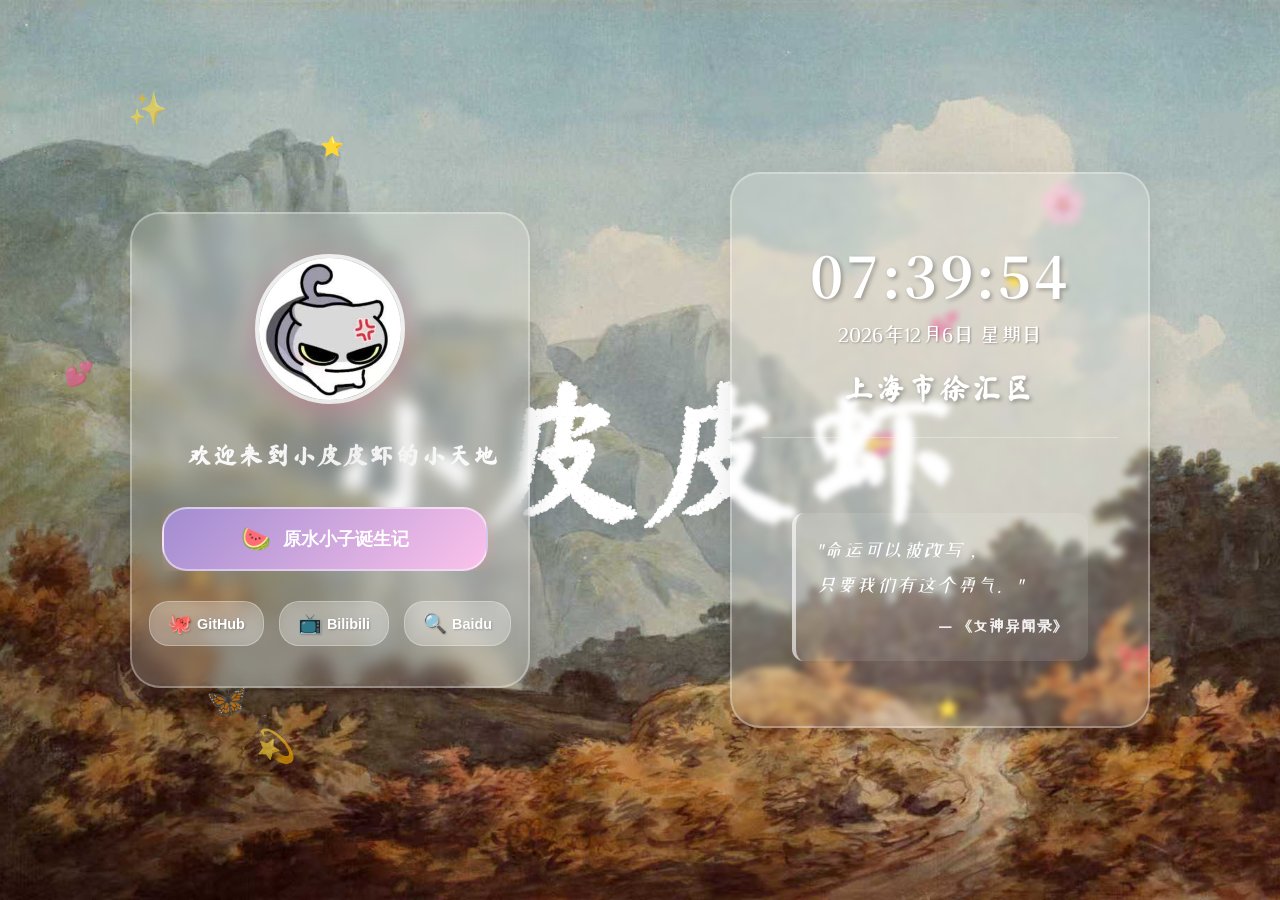
==== index.html @ c0bac867 "feat: 将合成大西瓜按钮文本改为原水小子诞生记" ====
<!DOCTYPE html>
<html lang="zh-CN">
<head>
    <meta charset="UTF-8">
    <meta name="viewport" content="width=device-width, initial-scale=1.0">
    <title>小皮皮虾主页</title>
    <!-- 缓存控制 -->
    <meta http-equiv="Cache-Control" content="no-cache, no-store, must-revalidate">
    <meta http-equiv="Pragma" content="no-cache">
    <meta http-equiv="Expires" content="0">
    <link rel="preconnect" href="https://fonts.googleapis.com">
    <link rel="preconnect" href="https://fonts.gstatic.com" crossorigin>
    <link href="https://fonts.googleapis.com/css2?family=Ma+Shan+Zheng&family=Noto+Serif+SC:wght@400;700&family=ZCOOL+XiaoWei&display=swap" rel="stylesheet">
    <style>
        * {
            margin: 0;
            padding: 0;
            box-sizing: border-box;
        }

        body {
            font-family: 'M PLUS Rounded 1c', -apple-system, BlinkMacSystemFont, 'Segoe UI', Roboto, sans-serif;
            background: linear-gradient(135deg, #ffecd2 0%, #fcb69f 50%, #ffe6fa 100%);
            background-size: cover;
            background-position: center;
            background-repeat: no-repeat;
            min-height: 100vh;
            display: flex;
            justify-content: center;
            align-items: center;
            padding: 20px;
            position: relative;
            overflow: hidden;
            transition: background-image 2s ease-in-out;
        }

        /* 漂浮的小图案 */
        .floating-emoji {
            position: absolute;
            font-size: 2rem;
            opacity: 0.6;
            animation: float 6s ease-in-out infinite;
            pointer-events: none;
            z-index: 1;
        }

        @keyframes float {
            0%, 100% { transform: translateY(0) rotate(0deg); }
            50% { transform: translateY(-20px) rotate(10deg); }
        }

        .emoji-1 { top: 10%; left: 10%; animation-delay: 0s; }
        .emoji-2 { top: 20%; right: 15%; animation-delay: 1s; font-size: 2.5rem; }
        .emoji-3 { bottom: 15%; left: 20%; animation-delay: 2s; }
        .emoji-4 { bottom: 25%; right: 10%; animation-delay: 3s; font-size: 1.8rem; }
        .emoji-5 { top: 40%; left: 5%; animation-delay: 4s; font-size: 1.5rem; }

        .container {
            background: rgba(255, 255, 255, 0.15);
            backdrop-filter: blur(8px);
            border-radius: 30px;
            padding: 40px 30px;
            max-width: 400px;
            width: 100%;
            text-align: center;
            box-shadow: 0 8px 32px rgba(0, 0, 0, 0.1);
            position: relative;
            z-index: 15;
            animation: fadeInLeft 0.8s ease-out;
            border: 2px solid rgba(255, 255, 255, 0.3);
            max-height: 85vh;
            overflow-y: auto;
            /* 隐藏滚动条 */
            scrollbar-width: none;
            -ms-overflow-style: none;
        }

        /* 主容器包裹层 */
        .main-wrapper {
            display: flex;
            gap: 200px;
            align-items: center;
            justify-content: center;
            width: 100%;
            position: relative;
            z-index: 10;
        }

        .container::-webkit-scrollbar {
            display: none;
        }

        @keyframes fadeInLeft {
            from {
                opacity: 0;
                transform: translateX(-30px);
            }
            to {
                opacity: 1;
                transform: translateX(0);
            }
        }

        .logo {
            width: 150px;
            height: 150px;
            border-radius: 50%;
            object-fit: cover;
            margin: 0 auto 20px;
            animation: bounce 2s ease-in-out infinite, pulse 2s ease-in-out infinite;
            box-shadow: 0 10px 30px rgba(255, 107, 157, 0.3);
            border: 4px solid rgba(255, 255, 255, 0.8);
            transition: opacity 0.3s ease;
        }

        @keyframes bounce {
            0%, 100% { transform: translateY(0); }
            50% { transform: translateY(-10px); }
        }

        @keyframes pulse {
            0%, 100% { box-shadow: 0 10px 30px rgba(255, 107, 157, 0.3); }
            50% { box-shadow: 0 15px 40px rgba(255, 107, 157, 0.5); }
        }

        /* 空状态提示 */
        .subtitle {
            font-size: 1.5rem;
            color: #fff;
            font-weight: 600;
            margin-bottom: 25px;
            padding: 15px 25px;
            background: linear-gradient(135deg, #ffffff 0%, #f0f0f0 50%, #ffffff 100%);
            background-clip: text;
            -webkit-background-clip: text;
            -webkit-text-fill-color: transparent;
            font-family: 'Ma Shan Zheng', cursive;
            letter-spacing: 2px;
            animation: subtitleShimmer 3s ease-in-out infinite;
            text-shadow: none;
            border-radius: 15px;
            position: relative;
            display: inline-block;
            white-space: nowrap;
        }

        /* 副标题毛玻璃背景 */
        .subtitle-wrapper {
            display: inline-block;
            position: relative;
            padding: 20px 30px;
            background: rgba(255, 255, 255, 0.25);
            backdrop-filter: blur(10px);
            -webkit-backdrop-filter: blur(10px);
            border-radius: 20px;
            border: 1px solid rgba(255, 255, 255, 0.3);
            box-shadow: 0 8px 32px rgba(216, 27, 96, 0.1);
        }

        @keyframes subtitleShimmer {
            0%, 100% {
                filter: brightness(1) drop-shadow(0 0 5px rgba(216, 27, 96, 0.4));
            }
            50% {
                filter: brightness(1.2) drop-shadow(0 0 15px rgba(216, 27, 96, 0.7));
            }
        }

        .empty-tip {
            color: #888;
            font-size: 0.9rem;
            padding: 20px;
            display: none;
        }

        /* 中间大标题容器 */
        .title-container {
            position: absolute;
            top: 50%;
            left: 50%;
            transform: translate(-50%, -50%);
            z-index: 5;
            text-align: center;
            animation: fadeInScale 1s ease-out;
            pointer-events: none;
        }

        #titleCanvas {
            pointer-events: auto;
        }

        /* 扩大交互区域覆盖整个页面 */
        .interaction-layer {
            position: fixed;
            top: 0;
            left: 0;
            width: 100%;
            height: 100%;
            pointer-events: none;
            z-index: 20;
        }

        @keyframes fadeInScale {
            from {
                opacity: 0;
                transform: translate(-50%, -50%) scale(0.8);
            }
            to {
                opacity: 1;
                transform: translate(-50%, -50%) scale(1);
            }
        }

        #titleCanvas {
            cursor: pointer;
            display: block;
        }

        .links {
            display: flex;
            flex-direction: column;
            gap: 18px;
            margin-bottom: 30px;
            max-height: 400px;
            overflow-y: auto;
            padding-right: 10px;
            /* 隐藏滚动条 */
            scrollbar-width: none;
            -ms-overflow-style: none;
        }

        .links::-webkit-scrollbar {
            display: none;
        }

        /* 图片卡片样式 */
        .card-images {
            display: flex;
            justify-content: center;
            gap: 15px;
            margin-bottom: 30px;
            flex-wrap: wrap;
        }

        .card-image {
            width: 80px;
            height: 80px;
            border-radius: 15px;
            object-fit: cover;
            transition: all 0.3s ease;
            box-shadow: 0 4px 15px rgba(0, 0, 0, 0.1);
        }

        .card-image:hover {
            transform: scale(1.15) rotate(5deg);
            box-shadow: 0 8px 25px rgba(0, 0, 0, 0.2);
            z-index: 5;
        }

        .link-item {
            display: flex;
            align-items: center;
            justify-content: center;
            gap: 12px;
            padding: 16px 30px;
            background: linear-gradient(135deg, #ff9a9e 0%, #fecfef 100%);
            color: #fff;
            text-decoration: none;
            border-radius: 25px;
            font-weight: 600;
            font-size: 1.1rem;
            transition: all 0.3s ease;
            box-shadow: 0 4px 15px rgba(255, 154, 158, 0.3);
            position: relative;
            overflow: hidden;
            border: 2px solid rgba(255, 255, 255, 0.5);
        }

        .link-item::before {
            content: '';
            position: absolute;
            top: 0;
            left: -100%;
            width: 100%;
            height: 100%;
            background: linear-gradient(90deg, transparent, rgba(255,255,255,0.3), transparent);
            transition: left 0.5s;
        }

        .link-item:hover::before {
            left: 100%;
        }

        .link-item:hover {
            transform: translateY(-5px) scale(1.02);
            box-shadow: 0 8px 25px rgba(255, 154, 158, 0.5);
        }

        .link-item:nth-child(1) {
            background: linear-gradient(135deg, #a18cd1 0%, #fbc2eb 100%);
        }

        .link-item:nth-child(2) {
            background: linear-gradient(135deg, #ffecd2 0%, #fcb69f 100%);
        }

        .link-item:nth-child(3) {
            background: linear-gradient(135deg, #a1c4fd 0%, #c2e9fb 100%);
        }

        .link-item:nth-child(4) {
            background: linear-gradient(135deg, #84fab0 0%, #8fd3f4 100%);
        }

        .link-item:nth-child(5) {
            background: linear-gradient(135deg, #fccb90 0%, #d57eeb 100%);
        }

        .link-item:nth-child(6) {
            background: linear-gradient(135deg, #e0c3fc 0%, #8ec5fc 100%);
        }

        .link-icon {
            font-size: 1.5rem;
            flex-shrink: 0;
        }

        .links-container {
            display: flex;
            gap: 15px;
            margin-top: 20px;
            justify-content: center;
        }

        .external-link {
            display: flex;
            align-items: center;
            justify-content: center;
            gap: 5px;
            padding: 10px 18px;
            background: rgba(255, 255, 255, 0.2);
            backdrop-filter: blur(5px);
            color: #fff;
            text-decoration: none;
            border-radius: 20px;
            font-weight: 600;
            font-size: 0.9rem;
            transition: all 0.3s ease;
            border: 1px solid rgba(255, 255, 255, 0.3);
            text-shadow: 1px 1px 2px rgba(0, 0, 0, 0.2);
        }

        .external-link:hover {
            transform: translateY(-3px) scale(1.05);
            background: rgba(255, 255, 255, 0.35);
            box-shadow: 0 5px 20px rgba(255, 255, 255, 0.2);
        }

        .external-link .link-icon {
            font-size: 1.2rem;
        }

        /* 装饰性星星 */
        .star {
            position: absolute;
            color: #ffd700;
            font-size: 1.2rem;
            animation: twinkle 1.5s ease-in-out infinite;
        }

        @keyframes twinkle {
            0%, 100% { opacity: 0.3; transform: scale(1); }
            50% { opacity: 1; transform: scale(1.2); }
        }

        .star-1 { top: 15%; left: 25%; animation-delay: 0s; }
        .star-2 { top: 30%; right: 20%; animation-delay: 0.5s; font-size: 1rem; }
        .star-3 { bottom: 35%; left: 15%; animation-delay: 1s; font-size: 0.8rem; }
        .star-4 { bottom: 20%; right: 25%; animation-delay: 1.5s; }

        /* 响应式设计 */
        @media (max-width: 480px) {
            .container {
                padding: 35px 25px;
                max-height: 90vh;
            }

            h1 {
                font-size: 2.2em;
            }

            .logo {
                width: 120px;
                height: 120px;
            }

            .card-image {
                width: 60px;
                height: 60px;
            }

            .link-item {
                padding: 14px 25px;
                font-size: 1rem;
            }

            .links {
                max-height: 300px;
            }
        }

        /* 空状态提示 */
        .subtitle {
            font-size: 1.5rem;
            color: #fff;
            font-weight: 600;
            margin-bottom: 25px;
            padding: 15px 25px;
            background: linear-gradient(135deg, #ffffff 0%, #f0f0f0 50%, #ffffff 100%);
            background-clip: text;
            -webkit-background-clip: text;
            -webkit-text-fill-color: transparent;
            font-family: 'Ma Shan Zheng', cursive;
            letter-spacing: 2px;
            animation: subtitleShimmer 3s ease-in-out infinite;
            text-shadow: none;
            border-radius: 15px;
            position: relative;
            display: inline-block;
            white-space: nowrap;
        }

        /* 副标题毛玻璃背景 */
        .subtitle-wrapper {
            display: inline-block;
            position: relative;
            padding: 20px 30px;
            background: rgba(255, 255, 255, 0.6);
            backdrop-filter: blur(12px);
            -webkit-backdrop-filter: blur(12px);
            border-radius: 20px;
            border: 2px solid rgba(255, 255, 255, 0.5);
            box-shadow: 0 8px 32px rgba(255, 107, 157, 0.2);
        }

        @keyframes subtitleShimmer {
            0%, 100% {
                filter: brightness(1) drop-shadow(0 0 5px rgba(216, 27, 96, 0.4));
            }
            50% {
                filter: brightness(1.2) drop-shadow(0 0 15px rgba(216, 27, 96, 0.7));
            }
        }

        .empty-tip {
            color: #888;
            font-size: 0.9rem;
            padding: 20px;
            display: none;
        }

        /* 右侧信息面板 */
        .info-panel {
             background: rgba(255, 255, 255, 0.15);
            backdrop-filter: blur(3px);
            border-radius: 30px;
            padding: 30px;
            max-width: 420px;
            width: 100%;
            text-align: center;
            box-shadow: 0 8px 32px rgba(0, 0, 0, 0.1);
            position: relative;
            z-index: 15;
            animation: fadeInRight 0.8s ease-out;
            border: 2px solid rgba(255, 255, 255, 0.3);
            display: flex;
            flex-direction: column;
            gap: 20px;
            max-height: 85vh;
            overflow-y: auto;
            /* 隐藏滚动条 */
            scrollbar-width: none;
            -ms-overflow-style: none;
        }

        .info-top {
            padding: 20px 15px;
            border-bottom: 1px solid rgba(255, 255, 255, 0.3);
        }

        .info-bottom {
            padding: 20px 15px;
        }

        .info-panel::-webkit-scrollbar {
            display: none;
        }

        @keyframes fadeInRight {
            from {
                opacity: 0;
                transform: translateX(30px);
            }
            to {
                opacity: 1;
                transform: translateX(0);
            }
        }

        .time-display {
            font-size: 3.5rem;
            font-weight: 700;
            color: #fff;
            text-shadow: 2px 2px 4px rgba(0, 0, 0, 0.3);
            margin: 10px 0;
            font-family: 'Noto Serif SC', serif;
            letter-spacing: 3px;
        }

        .date-display {
            font-size: 1.3rem;
            color: #fff;
            margin-bottom: 15px;
            font-family: 'ZCOOL XiaoWei', serif;
            text-shadow: 1px 1px 2px rgba(0, 0, 0, 0.3);
        }

        .location-section {
            padding: 15px 20px;
            border-radius: 20px;
        }

        .location-text {
            font-size: 1.8rem;
            color: #fff;
            font-weight: 600;
            font-family: 'Ma Shan Zheng', cursive;
            letter-spacing: 3px;
            text-shadow: 2px 2px 4px rgba(0, 0, 0, 0.3);
        }

        .location-decoration {
            display: none;
        }

        .intro-section {
            text-align: left;
        }

        .intro-title {
            font-size: 1.3rem;
            color: #fff;
            font-weight: 600;
            margin-bottom: 15px;
            font-family: 'Ma Shan Zheng', cursive;
            letter-spacing: 2px;
            text-shadow: 1px 1px 2px rgba(0, 0, 0, 0.3);
        }

        .intro-content {
            font-size: 1rem;
            color: #fff;
            line-height: 1.8;
            font-family: 'ZCOOL XiaoWei', serif;
            text-shadow: 1px 1px 2px rgba(0, 0, 0, 0.2);
        }

        .intro-content p {
            margin-bottom: 12px;
        }

        /* 哲理台词切换区域 */
        .quotes-section {
            margin-top: 20px;
            padding: 15px;
            background: transparent;
            border-radius: 15px;
        }

        .quote-item {
            padding: 20px;
             background: rgba(255, 255, 255, 0.1);
            border-radius: 12px;
            font-size: 1.2rem;
            color: #fff;
            line-height: 1.8;
            font-family: 'ZCOOL XiaoWei', serif;
            border-left: 4px solid rgba(255, 255, 255, 0.6);
            min-height: 100px;
            display: flex;
            flex-direction: column;
            justify-content: center;
            text-align: justify;
            transition: transform 0.5s ease, opacity 0.5s ease;
        }

        .quote-item.fade-out {
            opacity: 0;
            transform: translateY(-10px);
        }

        .quote-item.fade-in {
            opacity: 0;
            transform: translateY(10px);
        }

        .quote-item.visible {
            opacity: 1;
            transform: translateY(0);
        }

        .quote-item .quote-text {
            white-space: pre-wrap;
            word-break: break-word;
        }

        .quote-item .quote-text {
            font-style: italic;
            margin-bottom: 10px;
        }

        .quote-item .quote-source {
            font-size: 1rem;
            color: #fff;
            text-align: right;
            font-weight: 600;
            opacity: 0.9;
        }

        /* 欢迎信息样式 */
        .welcome-message {
            padding: 20px;
            background: rgba(255, 255, 255, 0.1);
            border-radius: 12px;
            font-size: 1.2rem;
            color: #fff;
            line-height: 1.8;
            font-family: 'ZCOOL XiaoWei', serif;
            border-left: 4px solid rgba(255, 255, 255, 0.6);
            min-height: 100px;
            display: flex;
            flex-direction: column;
            justify-content: center;
            align-items: center;
            text-align: center;
            transition: transform 0.5s ease, opacity 0.5s ease;
        }

        .welcome-message.fade-out {
            opacity: 0;
            transform: translateY(-10px);
        }

        .welcome-message.fade-in {
            opacity: 0;
            transform: translateY(10px);
        }

        .welcome-message.visible {
            opacity: 1;
            transform: translateY(0);
        }

        /* 响应式设计 */
        @media (max-width: 1200px) {
            body {
                flex-direction: column;
                gap: 25px;
                align-items: center;
                padding: 25px 20px;
            }

            .main-wrapper {
                flex-direction: column;
                gap: 25px;
                align-items: center;
                width: 100%;
            }

            .title-container {
                position: relative;
                top: auto;
                left: auto;
                transform: none;
                width: 100%;
                max-width: 500px;
                margin-bottom: 10px;
            }

            @keyframes fadeInScale {
                from {
                    opacity: 0;
                    transform: scale(0.8);
                }
                to {
                    opacity: 1;
                    transform: scale(1);
                }
            }

            .container {
                max-width: 100%;
                order: 1;
                padding: 30px 25px;
            }

            .info-panel {
                max-width: 100%;
                order: 2;
                padding: 25px 20px;
            }

            .info-top, .info-bottom {
                padding: 15px;
            }

            .time-display {
                font-size: 2.8rem;
                margin: 10px 0;
            }

            .date-display {
                font-size: 1.1rem;
                margin: 5px 0;
            }

            .location-text {
                font-size: 1.4rem;
            }

            .intro-title {
                font-size: 1.2rem;
            }

            .intro-content {
                font-size: 1rem;
            }

            .quotes-section {
                padding: 12px;
                margin-top: 15px;
            }

            .quote-item {
                padding: 16px;
                font-size: 1.1rem;
                min-height: 90px;
            }

            .quote-item .quote-source {
                font-size: 0.95rem;
            }

            .welcome-message {
                padding: 16px;
                font-size: 1.1rem;
                min-height: 90px;
            }
        }

        @media (max-width: 768px) {
            body {
                padding: 15px;
                gap: 20px;
            }

            .container {
                padding: 25px 20px;
                max-width: 100%;
                order: 1;
            }

            .info-panel {
                padding: 20px 15px;
                max-width: 100%;
                order: 2;
            }

            .info-top, .info-bottom {
                padding: 12px;
            }

            .logo {
                width: 120px;
                height: 120px;
            }

            .subtitle {
                font-size: 1.3rem;
                padding: 12px 20px;
                white-space: normal;
                line-height: 1.4;
            }

            .card-image {
                width: 65px;
                height: 65px;
            }

            .time-display {
                font-size: 2.2rem;
            }

            .date-display {
                font-size: 0.9rem;
            }

            .location-text {
                font-size: 1.3rem;
                line-height: 1.4;
            }

            .intro-title {
                font-size: 1.1rem;
                margin-bottom: 12px;
            }

            .intro-content {
                font-size: 0.9rem;
                line-height: 1.7;
            }

            .quotes-section {
                padding: 10px;
                margin-top: 12px;
            }

            .quote-item {
                padding: 14px;
                font-size: 1rem;
                min-height: 85px;
                line-height: 1.6;
            }

            .quote-item .quote-source {
                font-size: 0.9rem;
            }

            .welcome-message {
                padding: 14px;
                font-size: 1rem;
                min-height: 85px;
                line-height: 1.6;
            }
        }

        @media (max-width: 480px) {
            body {
                padding: 10px;
                gap: 15px;
            }

            .container {
                padding: 20px 15px;
                max-width: 100%;
                min-height: auto;
            }

            .info-panel {
                padding: 15px 12px;
                max-width: 100%;
                gap: 12px;
            }

            .info-top, .info-bottom {
                padding: 8px;
            }

            .logo {
                width: 100px;
                height: 100px;
            }

            .subtitle {
                font-size: 1.1rem;
                padding: 10px 15px;
                margin-bottom: 15px;
                white-space: normal;
                line-height: 1.4;
            }

            .card-image {
                width: 60px;
                height: 60px;
            }

            .card-images {
                gap: 8px;
                margin-bottom: 15px;
            }

            .links {
                gap: 12px;
                max-height: none;
                padding-right: 0;
            }

            .link-item {
                padding: 12px 18px;
                font-size: 0.95rem;
            }

            .time-display {
                font-size: 2rem;
                margin: 8px 0;
            }

            .date-display {
                font-size: 0.85rem;
                margin-bottom: 10px;
            }

            .location-text {
                font-size: 1.1rem;
                line-height: 1.4;
            }

            .intro-title {
                font-size: 1.05rem;
                margin-bottom: 10px;
            }

            .intro-content {
                font-size: 0.9rem;
                line-height: 1.6;
            }

            .intro-content p {
                margin-bottom: 10px;
            }

            .links-container {
                gap: 10px;
            }

            .external-link {
                padding: 8px 14px;
                font-size: 0.8rem;
            }

            .external-link .link-icon {
                font-size: 1rem;
            }

            .floating-emoji {
                font-size: 1.2rem;
            }

            .star {
                font-size: 0.9rem;
            }

            .quotes-section {
                padding: 8px;
                margin-top: 10px;
            }

            .quote-item {
                padding: 12px;
                font-size: 0.9rem;
                min-height: 80px;
                line-height: 1.6;
            }

            .quote-item .quote-source {
                font-size: 0.8rem;
                margin-top: 8px;
            }

            .welcome-message {
                padding: 12px;
                font-size: 0.9rem;
                min-height: 80px;
                line-height: 1.6;
            }
        }

        @media (max-width: 360px) {
            body {
                padding: 12px 8px;
            }

            .container {
                padding: 20px 15px;
            }

            .info-panel {
                padding: 15px 12px;
            }

            .logo {
                width: 100px;
                height: 100px;
            }

            .subtitle {
                font-size: 1.1rem;
                padding: 8px 15px;
            }

            .card-image {
                width: 55px;
                height: 55px;
            }

            .time-display {
                font-size: 1.5rem;
            }

            .date-display {
                font-size: 0.8rem;
            }

            .location-text {
                font-size: 1.1rem;
            }

            .link-item {
                padding: 10px 18px;
                font-size: 0.9rem;
            }

            .quotes-section {
                padding: 6px;
                margin-top: 8px;
            }

            .quote-item {
                padding: 10px;
                font-size: 0.9rem;
                min-height: 75px;
            }

            .quote-item .quote-source {
                font-size: 0.8rem;
            }

            .welcome-message {
                padding: 10px;
                font-size: 0.9rem;
                min-height: 75px;
            }
        }
    </style>
</head>
<body>
    <!-- 漂浮的可爱表情 -->
    <div class="floating-emoji emoji-1">✨</div>
    <div class="floating-emoji emoji-2">🌸</div>
    <div class="floating-emoji emoji-3">💫</div>
    <div class="floating-emoji emoji-4">🎀</div>
    <div class="floating-emoji emoji-5">💕</div>

    <!-- 闪烁的星星 -->
    <div class="star star-1">⭐</div>
    <div class="star star-2">⭐</div>
    <div class="star star-3">⭐</div>
    <div class="star star-4">⭐</div>

    <div class="main-wrapper">
        <!-- 左侧容器 -->
        <div class="container">
            <img src="images/1.jpg" alt="Logo" class="logo" id="mainLogo">

            <p class="subtitle" id="subtitleText">欢迎来到小皮皮虾的小天地</p>

            <!-- 按钮容器（动态生成） -->
            <div class="links"></div>
            <p class="empty-tip">暂无项目按钮</p>

            <!-- 外部链接按钮 -->
            <div class="links-container">
                <a href="https://github.com" target="_blank" class="external-link">
                    <span class="link-icon">🐙</span>
                    <span>GitHub</span>
                </a>
                <a href="https://www.bilibili.com" target="_blank" class="external-link">
                    <span class="link-icon">📺</span>
                    <span>Bilibili</span>
                </a>
                <a href="https://www.baidu.com" target="_blank" class="external-link">
                    <span class="link-icon">🔍</span>
                    <span>Baidu</span>
                </a>
            </div>
        </div>

        <!-- 中间大标题 -->
        <div class="title-container">
            <canvas id="titleCanvas"></canvas>
        </div>

        <!-- 右侧信息面板 -->
        <div class="info-panel">
            <div class="info-top">
                <div class="time-display" id="timeDisplay">00:00:00</div>
                <div class="date-display" id="dateDisplay">2025年1月1日 星期一</div>
                <div class="location-section">
                    <div class="location-decoration"></div>
                    <div class="location-text">上海市徐汇区</div>
                </div>
            </div>
            <div class="info-bottom">
                <div class="quotes-section">
                    <div class="quote-item" id="quoteDisplay"></div>
                </div>
            </div>
        </div>
    </div>

    <script>
        // 动态艺术字效果
        class ParticleText {
            constructor(canvasId, text, fontSize) {
                this.canvas = document.getElementById(canvasId);
                if (!this.canvas) return;
                this.ctx = this.canvas.getContext('2d');
                this.text = text;
                this.fontSize = fontSize || 150;
                this.particles = [];
                this.mouseX = 0;
                this.mouseY = 0;
                this.isHovering = false;
                this.animationFrame = null;

                this.init();
                this.bindEvents();
                this.bindGlobalMouseEvents();
            }

            init() {
                this.resize();
                this.createParticles();
                this.animate();
            }

            resize() {
                const scale = 2;
                const width = Math.min(window.innerWidth * 0.7, 700);
                const height = Math.min(window.innerHeight * 0.5, 350);
                this.canvas.width = width * scale;
                this.canvas.height = height * scale;
                this.canvas.style.width = width + 'px';
                this.canvas.style.height = height + 'px';
                this.ctx.scale(scale, scale);
            }

            createParticles() {
                const scale = 2;
                const tempCanvas = document.createElement('canvas');
                const tempCtx = tempCanvas.getContext('2d');
                tempCanvas.width = this.canvas.width / scale;
                tempCanvas.height = this.canvas.height / scale;

                const fontSize = Math.min(this.fontSize, tempCanvas.width / this.text.length * 2.5);
                tempCtx.font = `${fontSize}px "Ma Shan Zheng", cursive`;
                tempCtx.fillStyle = '#ffffff';
                tempCtx.textAlign = 'center';
                tempCtx.textBaseline = 'middle';
                tempCtx.fillText(this.text, tempCanvas.width / 2, tempCanvas.height / 2);

                const imageData = tempCtx.getImageData(0, 0, tempCanvas.width, tempCanvas.height);
                const pixels = imageData.data;

                this.particles = [];
                const gap = 1.1 * scale;

                for (let y = 0; y < tempCanvas.height; y += gap / scale) {
                    for (let x = 0; x < tempCanvas.width; x += gap / scale) {
                        const index = (Math.floor(y) * tempCanvas.width + Math.floor(x)) * 4;
                        const alpha = pixels[index + 3];

                        if (alpha > 60) {
                            this.particles.push({
                                x: x,
                                y: y,
                                originX: x,
                                originY: y,
                                color: `rgba(${255}, ${255}, ${255}, ${Math.random() * 0.3 + 0.7})`,
                                size: Math.random() * 1.2 + 0.8,
                                vx: 0,
                                vy: 0,
                                angle: Math.random() * Math.PI * 2,
                                speed: Math.random() * 2 + 1
                            });
                        }
                    }
                }
            }

            bindEvents() {
                this.canvas.addEventListener('mousemove', (e) => {
                    const rect = this.canvas.getBoundingClientRect();
                    this.mouseX = e.clientX - rect.left;
                    this.mouseY = e.clientY - rect.top;
                    this.isHovering = true;
                });

                this.canvas.addEventListener('mouseleave', () => {
                    this.isHovering = false;
                });

                this.canvas.addEventListener('click', () => {
                    this.explode();
                });

                window.addEventListener('resize', () => {
                    this.resize();
                    this.createParticles();
                });
            }

            bindGlobalMouseEvents() {
                document.addEventListener('mousemove', (e) => {
                    const rect = this.canvas.getBoundingClientRect();
                    this.mouseX = e.clientX - rect.left;
                    this.mouseY = e.clientY - rect.top;
                    this.isHovering = true;
                });
            }

            explode() {
                this.particles.forEach(p => {
                    const angle = Math.random() * Math.PI * 2;
                    const force = Math.random() * 10 + 5;
                    p.vx = Math.cos(angle) * force;
                    p.vy = Math.sin(angle) * force;
                });
            }

            animate() {
                const scale = 2;
                this.ctx.clearRect(0, 0, this.canvas.width / scale, this.canvas.height / scale);

                this.particles.forEach(p => {
                    let targetX = p.originX;
                    let targetY = p.originY;

                    if (this.isHovering) {
                        const dx = p.x - this.mouseX;
                        const dy = p.y - this.mouseY;
                        const distance = Math.sqrt(dx * dx + dy * dy);
                        const maxDistance = 80;

                        if (distance < maxDistance) {
                            const angle = Math.atan2(dy, dx);
                            const force = (maxDistance - distance) / maxDistance;
                            targetX = p.originX + Math.cos(angle) * force * 60;
                            targetY = p.originY + Math.sin(angle) * force * 60;
                        }
                    }

                    p.x += (targetX - p.x) * 0.1;
                    p.y += (targetY - p.y) * 0.1;

                    p.x += Math.sin(p.angle) * 0.15;
                    p.y += Math.cos(p.angle) * 0.15;
                    p.angle += 0.01;

                    this.ctx.beginPath();
                    this.ctx.arc(p.x, p.y, p.size, 0, Math.PI * 2);
                    this.ctx.fillStyle = p.color;
                    this.ctx.fill();
                });

                this.animationFrame = requestAnimationFrame(() => this.animate());
            }

            changeText(newText) {
                this.text = newText;
                this.createParticles();
            }
        }

        // 初始化大标题
        let titleParticleText;
        window.addEventListener('load', () => {
            titleParticleText = new ParticleText('titleCanvas', '小皮皮虾', 160);

            // 每10秒切换文字动画效果
            const texts = ['小皮皮虾'];
            let currentIndex = 0;

            setInterval(() => {
                currentIndex = (currentIndex + 1) % texts.length;
                if (titleParticleText) {
                    titleParticleText.changeText(texts[currentIndex]);
                }
            }, 10000);

            // 初始化语录的visible状态
            const quoteDisplay = document.getElementById('quoteDisplay');
            if (quoteDisplay) {
                quoteDisplay.classList.add('visible');
            }
        });
        // 动态生成按钮的配置
        const buttonConfig = [
            { href: 'daxigua-master/', icon: '🍉', text: '原水小子诞生记' },
            // { href: 'Web/005/refresh.html', icon: '💝', text: '原水小子' },
            // { href: 'Web/007', icon: '🌈', text: 'jx宝宝' },
            // { href: 'Web/008', icon: '🎈', text: 'gjy宝宝' },
        ];
        // 添加新按钮时，在这里按格式添加即可
        // { href: '新链接', icon: '🎁', text: '新项目' },
        // 动态生成按钮
        function generateButtons() {
            const linksContainer = document.querySelector('.links');
            const emptyTip = document.querySelector('.empty-tip');

            if (buttonConfig.length === 0) {
                emptyTip.style.display = 'block';
                return;
            }

            buttonConfig.forEach((button, index) => {
                const link = document.createElement('a');
                link.href = button.href;
                link.className = 'link-item';
                link.innerHTML = `
                    <span class="link-icon">${button.icon}</span>
                    <span>${button.text}</span>
                `;
                linksContainer.appendChild(link);
            });
        }
        // 缓存控制
        (function() {
            const CACHE_VERSION = '2025-01-08-v2';
            const currentVersion = localStorage.getItem('homeCacheVersion');

            // 检查版本并清除缓存
            if (currentVersion !== CACHE_VERSION) {
                localStorage.clear();
                sessionStorage.clear();

                if ('caches' in window) {
                    caches.keys().then(function(names) {
                        return Promise.all(names.map(name => caches.delete(name)));
                    });
                }

                localStorage.setItem('homeCacheVersion', CACHE_VERSION);
                console.log('主页缓存已清除，版本:', CACHE_VERSION);
            }
        })();



        // 背景图片轮换
        const backgroundImages = [
            'images/bg1.jpg',
            'images/bg2.jpg',
            'images/bg3.jpg',
            'images/bg4.jpg',
        ];
        let currentBgIndex = 0;

        function changeBackground() {
            currentBgIndex = (currentBgIndex + 1) % backgroundImages.length;
            const bgImage = new Image();
            bgImage.src = backgroundImages[currentBgIndex];
            bgImage.onload = () => {
                document.body.style.backgroundImage = `url('${backgroundImages[currentBgIndex]}')`;
            };
            bgImage.onerror = () => {
                console.error('背景图片加载失败:', backgroundImages[currentBgIndex]);
                // 如果图片加载失败，使用渐变背景作为后备
                document.body.style.backgroundImage = 'linear-gradient(135deg, #ffecd2 0%, #fcb69f 50%, #ffe6fa 100%)';
            };
        }

        // 每30秒切换背景
        setInterval(changeBackground, 30000);

        // 初始化背景
        window.addEventListener('load', () => {
            const bgImage = new Image();
            bgImage.src = backgroundImages[0];
            bgImage.onload = () => {
                document.body.style.backgroundImage = `url('${backgroundImages[0]}')`;
            };
            bgImage.onerror = () => {
                console.error('初始背景图片加载失败:', backgroundImages[0]);
                // 如果图片加载失败，使用渐变背景作为后备
                document.body.style.backgroundImage = 'linear-gradient(135deg, #ffecd2 0%, #fcb69f 50%, #ffe6fa 100%)';
            };
        });

        // 添加更多随机漂浮的emoji
        function createFloatingEmoji() {
            const emojis = ['🌸', '💫', '✨', '🎀', '💕', '⭐', '🌈', '💝', '🎵', '🦋'];
            const emoji = document.createElement('div');
            emoji.className = 'floating-emoji';
            emoji.textContent = emojis[Math.floor(Math.random() * emojis.length)];
            emoji.style.left = Math.random() * 100 + '%';
            emoji.style.top = Math.random() * 100 + '%';
            emoji.style.fontSize = (1.2 + Math.random() * 1.5) + 'rem';
            emoji.style.animationDelay = Math.random() * 5 + 's';
            document.body.appendChild(emoji);
        }

        // 创建几个额外的漂浮emoji
        for (let i = 0; i < 3; i++) {
            createFloatingEmoji();
        }

        // 随机切换logo图片
        function rotateLogo() {
            const logoImages = ['images/1.jpg', 'images/2.jpg', 'images/3.jpg', 'images/4.jpg'];
            let currentIndex = 0;
            const logo = document.getElementById('mainLogo');

            setInterval(() => {
                currentIndex = (currentIndex + 1) % logoImages.length;
                logo.style.opacity = '0';
                setTimeout(() => {
                    logo.src = logoImages[currentIndex];
                    logo.style.opacity = '1';
                }, 300);
            }, 10000);
        }

        // 启动logo轮换
        window.addEventListener('load', rotateLogo);

        // 页面加载完成后生成按钮
        window.addEventListener('load', generateButtons);

        // 更新时间显示
        function updateTime() {
            const now = new Date();
            const timeDisplay = document.getElementById('timeDisplay');
            const dateDisplay = document.getElementById('dateDisplay');

            // 格式化时间
            const hours = String(now.getHours()).padStart(2, '0');
            const minutes = String(now.getMinutes()).padStart(2, '0');
            const seconds = String(now.getSeconds()).padStart(2, '0');
            timeDisplay.textContent = `${hours}:${minutes}:${seconds}`;

            // 格式化日期
            const year = now.getFullYear();
            const month = now.getMonth() + 1;
            const date = now.getDate();
            const weekdays = ['星期日', '星期一', '星期二', '星期三', '星期四', '星期五', '星期六'];
            const weekday = weekdays[now.getDay()];
            dateDisplay.textContent = `${year}年${month}月${date}日 ${weekday}`;
        }

        // 每秒更新时间
        setInterval(updateTime, 1000);
        updateTime();

        // 左侧欢迎语切换
        const subtitleMessages = [
            "欢迎来到小皮皮虾的小天地",
            "个人主页正在建设中ing"
        ];
        let currentSubtitleIndex = 0;
        const subtitleMessage = document.getElementById('subtitleText');

        // 切换到下一条欢迎语
        function nextSubtitleMessage() {
            currentSubtitleIndex = (currentSubtitleIndex + 1) % subtitleMessages.length;
            subtitleMessage.textContent = subtitleMessages[currentSubtitleIndex];
        }

        // 页面加载完成后显示第一条信息
        window.addEventListener('load', () => {
            // 初始化左侧欢迎语切换
            subtitleMessage.classList.add('visible');
            setInterval(nextSubtitleMessage, 4000);

            // 初始化语录显示
            currentQuoteIndex = Math.floor(Math.random() * gameQuotes.length);
            showQuote(currentQuoteIndex);
            // 每10秒自动切换语录
            setInterval(nextQuote, 10000);
        });

        // 游戏哲理语录
        const gameQuotes = [
            { text: "只要还活着，就有希望。", source: "《合金装备》Snake" },
            { text: "人之所以会感到孤独，是因为人害怕失去。", source: "《最终幻想》" },
            { text: "即使世界充满黑暗，也要在黑暗中寻找光明。", source: "《黑暗之魂》" },
            { text: "英雄不是生来就强大，而是在绝境中选择了勇敢。", source: "《刺客信条》" },
            { text: "过去无法改变，但未来掌握在自己手中。", source: "《命运石之门》" },
            { text: "真正的力量不是为了征服，而是为了守护。", source: "《火焰纹章》" },
            { text: "即使前路充满荆棘，也要勇往直前。", source: "《怪物猎人》" },
            { text: "每一段旅程都有终点，重要的是沿途的风景。", source: "《最终幻想15》" },
            { text: "勇气不是不害怕，而是害怕依然前行。", source: "《生化危机》" },
            { text: "信任是建立在行动之上的，而不是言语。", source: "《合金装备》" },
            { text: "每个人都有属于自己的战场，重要的是如何面对。", source: "《鬼泣》" },
            { text: "失去的东西不会回来，但我们会变得更强大。", source: "《暗黑破坏神》" },
            { text: "命运可以被改写，只要我们有这个勇气。", source: "《女神异闻录》" },
            { text: "真正的敌人不是别人，而是自己的软弱。", source: "《怪物猎人》" },
            { text: "没有什么是永恒的，但记忆会永远存在。", source: "《最终幻想》" },
            { text: "即使世界毁灭，也要守护自己珍视的东西。", source: "《尼尔：机械纪元》" },
            { text: "真正的自由不是随心所欲，而是内心的平静。", source: "《刺客信条》" },
            { text: "每个人都有自己的故事，不要轻易评判他人。", source: "《巫师3》" },
            { text: "逆境中的坚持，才是真正的勇气。", source: "《黑暗之魂》" },
            { text: "爱是最强大的力量，它能够超越一切界限。", source: "《最终幻想》" },
            { text: "时间会流逝，但记忆永远珍贵。", source: "《合金装备》" },
            { text: "每个选择都有代价，重要的是不后悔。", source: "《质量效应》" },
            { text: "真正的和平不是没有战争，而是学会理解与包容。", source: "《合金装备》" },
            { text: "英雄也会迷茫，但依然选择前行。", source: "《战神》" },
            { text: "生命中最珍贵的，往往是那些平凡的时刻。", source: "《最终幻想10》" }
        ];

        let currentQuoteIndex = 0;

        // 显示当前语录
        function showQuote(index) {
            const quoteDisplay = document.getElementById('quoteDisplay');
            const quote = gameQuotes[index];

            // 添加淡出效果
            quoteDisplay.classList.add('fade-out');
            quoteDisplay.classList.remove('visible');

            setTimeout(() => {
                // 在逗号处换行
                const formattedText = quote.text.replace(/，/g, '，\n');
                quoteDisplay.innerHTML = `
                    <div class="quote-text">"${formattedText}"</div>
                    <div class="quote-source">— ${quote.source}</div>
                `;

                // 移除淡出，添加淡入
                quoteDisplay.classList.remove('fade-out');
                quoteDisplay.classList.add('fade-in');

                // 短暂延迟后添加visible类以触发淡入动画
                requestAnimationFrame(() => {
                    quoteDisplay.classList.remove('fade-in');
                    quoteDisplay.classList.add('visible');
                });
            }, 500);
        }

        // 切换到下一句语录
        function nextQuote() {
            currentQuoteIndex = (currentQuoteIndex + 1) % gameQuotes.length;
            showQuote(currentQuoteIndex);
        }
    </script>
</body>
</html>
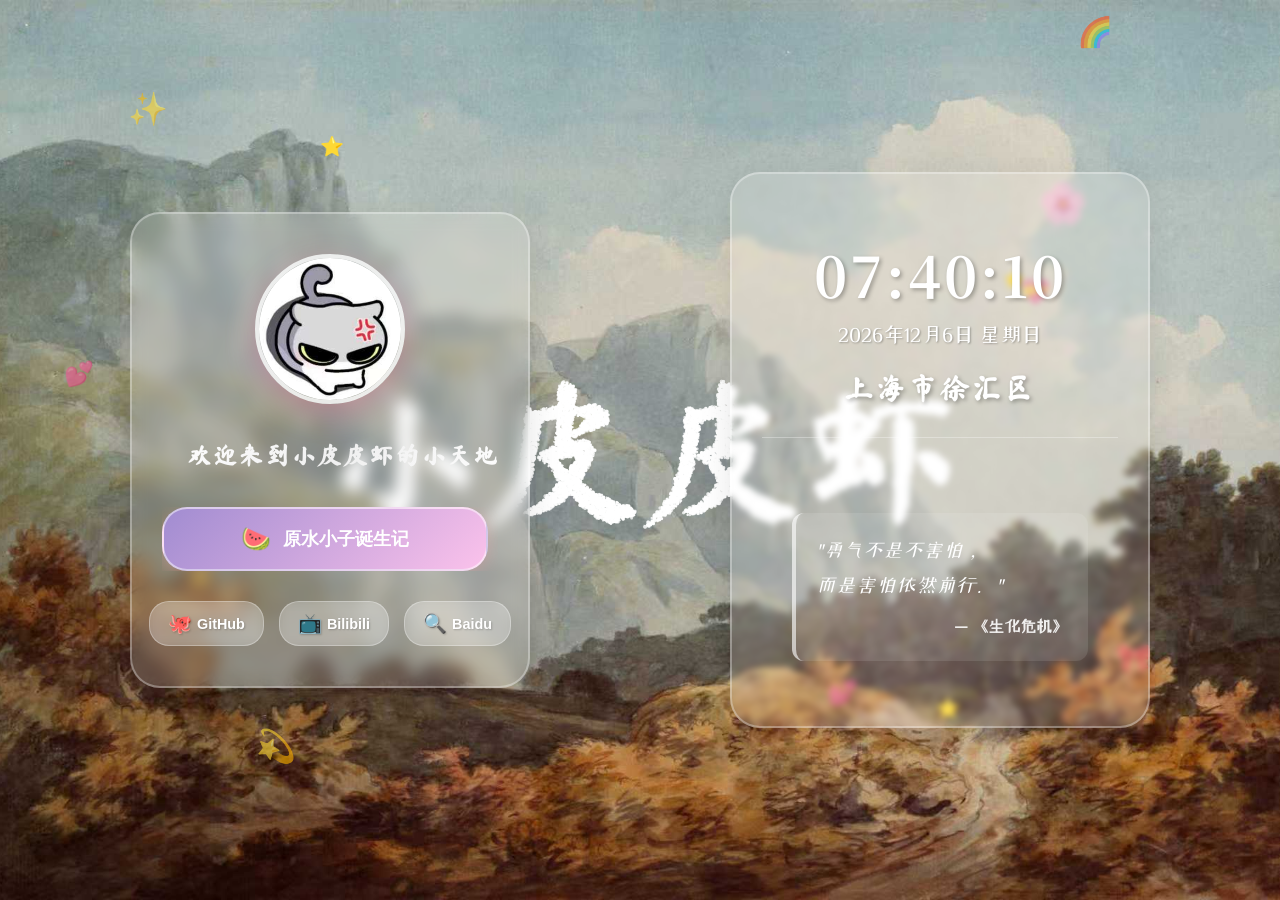
==== commit 6860c985: "1" ====
--- a/index.html
+++ b/index.html
@@ -1296,7 +1296,7 @@
         });
         // 动态生成按钮的配置
         const buttonConfig = [
-            { href: 'daxigua-master/', icon: '🍉', text: '原水小子诞生记' },
+            { href: 'build_sy/', icon: '🍉', text: '原水小子诞生记' },
             // { href: 'Web/005/refresh.html', icon: '💝', text: '原水小子' },
             // { href: 'Web/007', icon: '🌈', text: 'jx宝宝' },
             // { href: 'Web/008', icon: '🎈', text: 'gjy宝宝' },
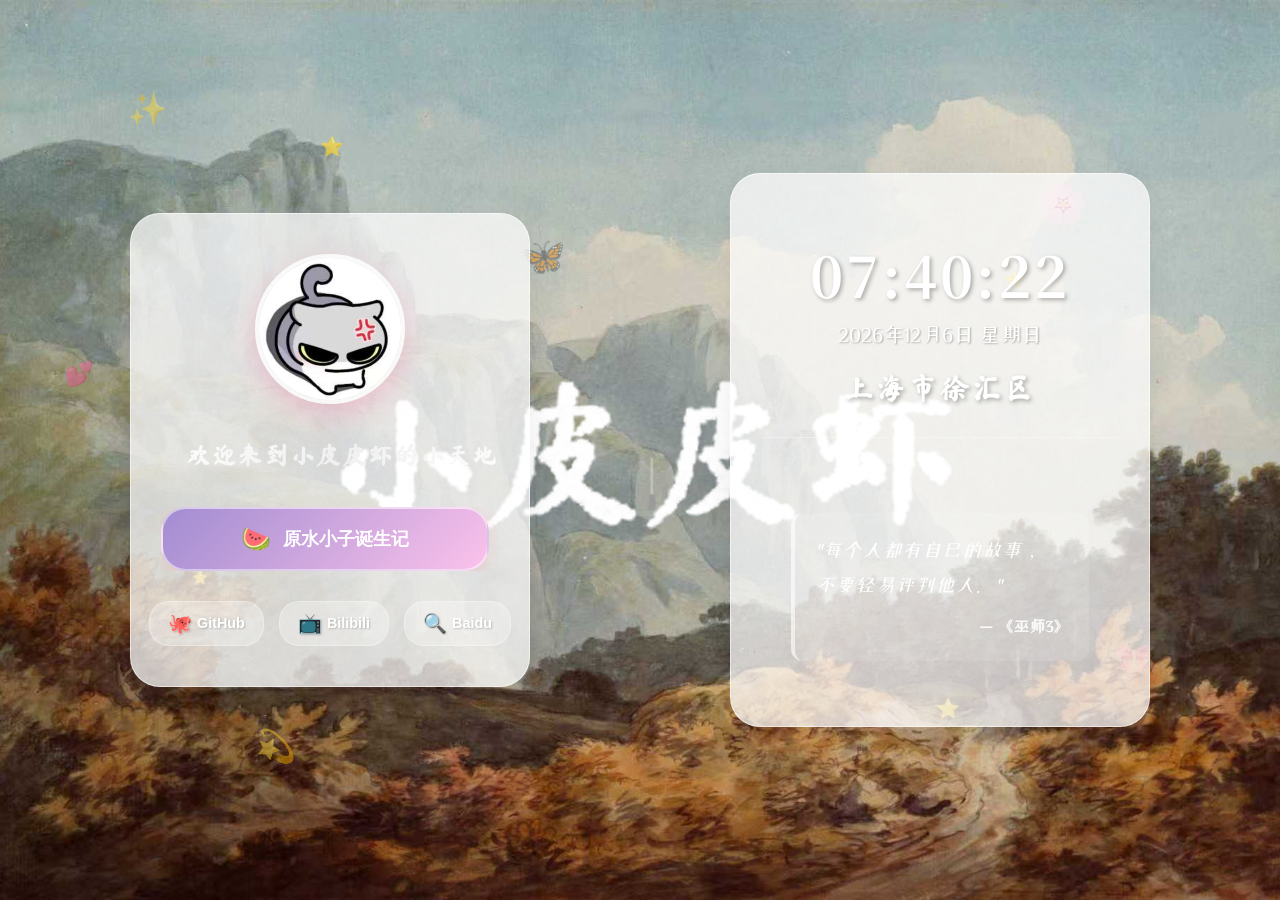
==== commit af914c04: "1" ====
--- a/index.html
+++ b/index.html
@@ -31,15 +31,14 @@
             padding: 20px;
             position: relative;
             overflow: hidden;
-            transition: background-image 2s ease-in-out;
         }
 
         /* 漂浮的小图案 */
         .floating-emoji {
             position: absolute;
             font-size: 2rem;
-            opacity: 0.6;
-            animation: float 6s ease-in-out infinite;
+            opacity: 0.45;
+            animation: float 12s ease-in-out infinite;
             pointer-events: none;
             z-index: 1;
         }
@@ -56,18 +55,17 @@
         .emoji-5 { top: 40%; left: 5%; animation-delay: 4s; font-size: 1.5rem; }
 
         .container {
-            background: rgba(255, 255, 255, 0.15);
-            backdrop-filter: blur(8px);
+            background: rgba(255, 255, 255, 0.72);
             border-radius: 30px;
             padding: 40px 30px;
             max-width: 400px;
             width: 100%;
             text-align: center;
-            box-shadow: 0 8px 32px rgba(0, 0, 0, 0.1);
+            box-shadow: 0 10px 28px rgba(0, 0, 0, 0.08);
             position: relative;
             z-index: 15;
             animation: fadeInLeft 0.8s ease-out;
-            border: 2px solid rgba(255, 255, 255, 0.3);
+            border: 1px solid rgba(255, 255, 255, 0.55);
             max-height: 85vh;
             overflow-y: auto;
             /* 隐藏滚动条 */
@@ -107,20 +105,9 @@
             border-radius: 50%;
             object-fit: cover;
             margin: 0 auto 20px;
-            animation: bounce 2s ease-in-out infinite, pulse 2s ease-in-out infinite;
             box-shadow: 0 10px 30px rgba(255, 107, 157, 0.3);
             border: 4px solid rgba(255, 255, 255, 0.8);
             transition: opacity 0.3s ease;
-        }
-
-        @keyframes bounce {
-            0%, 100% { transform: translateY(0); }
-            50% { transform: translateY(-10px); }
-        }
-
-        @keyframes pulse {
-            0%, 100% { box-shadow: 0 10px 30px rgba(255, 107, 157, 0.3); }
-            50% { box-shadow: 0 15px 40px rgba(255, 107, 157, 0.5); }
         }
 
         /* 空状态提示 */
@@ -136,7 +123,6 @@
             -webkit-text-fill-color: transparent;
             font-family: 'Ma Shan Zheng', cursive;
             letter-spacing: 2px;
-            animation: subtitleShimmer 3s ease-in-out infinite;
             text-shadow: none;
             border-radius: 15px;
             position: relative;
@@ -149,21 +135,10 @@
             display: inline-block;
             position: relative;
             padding: 20px 30px;
-            background: rgba(255, 255, 255, 0.25);
-            backdrop-filter: blur(10px);
-            -webkit-backdrop-filter: blur(10px);
+            background: rgba(255, 255, 255, 0.74);
             border-radius: 20px;
-            border: 1px solid rgba(255, 255, 255, 0.3);
-            box-shadow: 0 8px 32px rgba(216, 27, 96, 0.1);
-        }
-
-        @keyframes subtitleShimmer {
-            0%, 100% {
-                filter: brightness(1) drop-shadow(0 0 5px rgba(216, 27, 96, 0.4));
-            }
-            50% {
-                filter: brightness(1.2) drop-shadow(0 0 15px rgba(216, 27, 96, 0.7));
-            }
+            border: 1px solid rgba(255, 255, 255, 0.55);
+            box-shadow: 0 8px 24px rgba(216, 27, 96, 0.08);
         }
 
         .empty-tip {
@@ -186,7 +161,7 @@
         }
 
         #titleCanvas {
-            pointer-events: auto;
+            pointer-events: none;
         }
 
         /* 扩大交互区域覆盖整个页面 */
@@ -212,7 +187,7 @@
         }
 
         #titleCanvas {
-            cursor: pointer;
+            cursor: default;
             display: block;
         }
 
@@ -338,8 +313,7 @@
             justify-content: center;
             gap: 5px;
             padding: 10px 18px;
-            background: rgba(255, 255, 255, 0.2);
-            backdrop-filter: blur(5px);
+            background: rgba(255, 255, 255, 0.3);
             color: #fff;
             text-decoration: none;
             border-radius: 20px;
@@ -365,12 +339,7 @@
             position: absolute;
             color: #ffd700;
             font-size: 1.2rem;
-            animation: twinkle 1.5s ease-in-out infinite;
-        }
-
-        @keyframes twinkle {
-            0%, 100% { opacity: 0.3; transform: scale(1); }
-            50% { opacity: 1; transform: scale(1.2); }
+            opacity: 0.68;
         }
 
         .star-1 { top: 15%; left: 25%; animation-delay: 0s; }
@@ -422,7 +391,6 @@
             -webkit-text-fill-color: transparent;
             font-family: 'Ma Shan Zheng', cursive;
             letter-spacing: 2px;
-            animation: subtitleShimmer 3s ease-in-out infinite;
             text-shadow: none;
             border-radius: 15px;
             position: relative;
@@ -435,21 +403,10 @@
             display: inline-block;
             position: relative;
             padding: 20px 30px;
-            background: rgba(255, 255, 255, 0.6);
-            backdrop-filter: blur(12px);
-            -webkit-backdrop-filter: blur(12px);
+            background: rgba(255, 255, 255, 0.78);
             border-radius: 20px;
-            border: 2px solid rgba(255, 255, 255, 0.5);
-            box-shadow: 0 8px 32px rgba(255, 107, 157, 0.2);
-        }
-
-        @keyframes subtitleShimmer {
-            0%, 100% {
-                filter: brightness(1) drop-shadow(0 0 5px rgba(216, 27, 96, 0.4));
-            }
-            50% {
-                filter: brightness(1.2) drop-shadow(0 0 15px rgba(216, 27, 96, 0.7));
-            }
+            border: 1px solid rgba(255, 255, 255, 0.55);
+            box-shadow: 0 8px 24px rgba(255, 107, 157, 0.1);
         }
 
         .empty-tip {
@@ -461,18 +418,17 @@
 
         /* 右侧信息面板 */
         .info-panel {
-             background: rgba(255, 255, 255, 0.15);
-            backdrop-filter: blur(3px);
+             background: rgba(255, 255, 255, 0.72);
             border-radius: 30px;
             padding: 30px;
             max-width: 420px;
             width: 100%;
             text-align: center;
-            box-shadow: 0 8px 32px rgba(0, 0, 0, 0.1);
+            box-shadow: 0 10px 28px rgba(0, 0, 0, 0.08);
             position: relative;
             z-index: 15;
             animation: fadeInRight 0.8s ease-out;
-            border: 2px solid rgba(255, 255, 255, 0.3);
+            border: 1px solid rgba(255, 255, 255, 0.55);
             display: flex;
             flex-direction: column;
             gap: 20px;
@@ -1114,18 +1070,23 @@
             constructor(canvasId, text, fontSize) {
                 this.canvas = document.getElementById(canvasId);
                 if (!this.canvas) return;
-                this.ctx = this.canvas.getContext('2d');
+                this.ctx = this.canvas.getContext('2d', { alpha: true, desynchronized: true });
                 this.text = text;
                 this.fontSize = fontSize || 150;
                 this.particles = [];
-                this.mouseX = 0;
-                this.mouseY = 0;
-                this.isHovering = false;
+                this.ripples = [];
+                this.raindrops = [];
+                this.dotCache = new Map();
+                this.scale = 1;
+                this.logicalWidth = 0;
+                this.logicalHeight = 0;
+                this.textBounds = null;
+                this.lastFrameTime = performance.now();
+                this.nextDropIn = 0;
                 this.animationFrame = null;
 
                 this.init();
                 this.bindEvents();
-                this.bindGlobalMouseEvents();
             }
 
             init() {
@@ -1135,22 +1096,25 @@
             }
 
             resize() {
-                const scale = 2;
+                const scale = Math.min(window.devicePixelRatio || 1, 1.35);
                 const width = Math.min(window.innerWidth * 0.7, 700);
                 const height = Math.min(window.innerHeight * 0.5, 350);
+                this.scale = scale;
+                this.logicalWidth = Math.round(width);
+                this.logicalHeight = Math.round(height);
                 this.canvas.width = width * scale;
                 this.canvas.height = height * scale;
                 this.canvas.style.width = width + 'px';
                 this.canvas.style.height = height + 'px';
-                this.ctx.scale(scale, scale);
+                this.ctx.setTransform(scale, 0, 0, scale, 0, 0);
+                this.ctx.imageSmoothingEnabled = true;
             }
 
             createParticles() {
-                const scale = 2;
                 const tempCanvas = document.createElement('canvas');
                 const tempCtx = tempCanvas.getContext('2d');
-                tempCanvas.width = this.canvas.width / scale;
-                tempCanvas.height = this.canvas.height / scale;
+                tempCanvas.width = this.logicalWidth;
+                tempCanvas.height = this.logicalHeight;
 
                 const fontSize = Math.min(this.fontSize, tempCanvas.width / this.text.length * 2.5);
                 tempCtx.font = `${fontSize}px "Ma Shan Zheng", cursive`;
@@ -1163,107 +1127,278 @@
                 const pixels = imageData.data;
 
                 this.particles = [];
-                const gap = 1.1 * scale;
-
-                for (let y = 0; y < tempCanvas.height; y += gap / scale) {
-                    for (let x = 0; x < tempCanvas.width; x += gap / scale) {
+                this.ripples = [];
+                this.raindrops = [];
+                this.dotCache.clear();
+                const gap = tempCanvas.width < 520 ? 3.1 : 2.6;
+                let minX = Infinity;
+                let minY = Infinity;
+                let maxX = -Infinity;
+                let maxY = -Infinity;
+
+                for (let y = 0; y < tempCanvas.height; y += gap) {
+                    for (let x = 0; x < tempCanvas.width; x += gap) {
                         const index = (Math.floor(y) * tempCanvas.width + Math.floor(x)) * 4;
                         const alpha = pixels[index + 3];
 
                         if (alpha > 60) {
+                            const particleAlpha = Math.random() * 0.25 + 0.72;
+                            const size = Math.random() * 1 + 0.85;
                             this.particles.push({
-                                x: x,
-                                y: y,
+                                x,
+                                y,
                                 originX: x,
                                 originY: y,
-                                color: `rgba(${255}, ${255}, ${255}, ${Math.random() * 0.3 + 0.7})`,
-                                size: Math.random() * 1.2 + 0.8,
+                                size,
+                                alpha: particleAlpha,
+                                sprite: this.getParticleSprite(size, particleAlpha),
                                 vx: 0,
                                 vy: 0,
-                                angle: Math.random() * Math.PI * 2,
-                                speed: Math.random() * 2 + 1
+                                phase: Math.random() * Math.PI * 2,
+                                driftSpeed: Math.random() * 0.02 + 0.01
                             });
+
+                            if (x < minX) minX = x;
+                            if (y < minY) minY = y;
+                            if (x > maxX) maxX = x;
+                            if (y > maxY) maxY = y;
                         }
                     }
                 }
+
+                if (this.particles.length > 0) {
+                    this.textBounds = {
+                        minX,
+                        minY,
+                        maxX,
+                        maxY,
+                        width: maxX - minX,
+                        height: maxY - minY
+                    };
+                } else {
+                    this.textBounds = {
+                        minX: this.logicalWidth * 0.25,
+                        minY: this.logicalHeight * 0.3,
+                        maxX: this.logicalWidth * 0.75,
+                        maxY: this.logicalHeight * 0.7,
+                        width: this.logicalWidth * 0.5,
+                        height: this.logicalHeight * 0.4
+                    };
+                }
+
+                this.resetRainClock();
+            }
+
+            getParticleSprite(size, alpha) {
+                const key = `${size.toFixed(2)}-${alpha.toFixed(2)}`;
+                if (this.dotCache.has(key)) {
+                    return this.dotCache.get(key);
+                }
+
+                const padding = Math.ceil(size * 2.5);
+                const diameter = Math.ceil(size * 2 + padding * 2);
+                const spriteCanvas = document.createElement('canvas');
+                const spriteCtx = spriteCanvas.getContext('2d');
+                const center = diameter / 2;
+
+                spriteCanvas.width = diameter;
+                spriteCanvas.height = diameter;
+
+                const glow = spriteCtx.createRadialGradient(center, center, size * 0.2, center, center, size + padding * 0.7);
+                glow.addColorStop(0, `rgba(255, 255, 255, ${Math.min(alpha + 0.2, 1)})`);
+                glow.addColorStop(1, 'rgba(255, 255, 255, 0)');
+
+                spriteCtx.fillStyle = glow;
+                spriteCtx.beginPath();
+                spriteCtx.arc(center, center, size + padding * 0.75, 0, Math.PI * 2);
+                spriteCtx.fill();
+
+                spriteCtx.fillStyle = `rgba(255, 255, 255, ${alpha})`;
+                spriteCtx.beginPath();
+                spriteCtx.arc(center, center, size, 0, Math.PI * 2);
+                spriteCtx.fill();
+
+                const sprite = {
+                    canvas: spriteCanvas,
+                    offset: center
+                };
+                this.dotCache.set(key, sprite);
+                return sprite;
             }
 
             bindEvents() {
-                this.canvas.addEventListener('mousemove', (e) => {
-                    const rect = this.canvas.getBoundingClientRect();
-                    this.mouseX = e.clientX - rect.left;
-                    this.mouseY = e.clientY - rect.top;
-                    this.isHovering = true;
-                });
-
-                this.canvas.addEventListener('mouseleave', () => {
-                    this.isHovering = false;
-                });
-
-                this.canvas.addEventListener('click', () => {
-                    this.explode();
-                });
-
-                window.addEventListener('resize', () => {
+                this.handleResize = () => {
                     this.resize();
                     this.createParticles();
+                };
+
+                window.addEventListener('resize', this.handleResize, { passive: true });
+            }
+
+            resetRainClock() {
+                this.nextDropIn = 180 + Math.random() * 260;
+            }
+
+            spawnRainDrop() {
+                if (!this.textBounds) {
+                    return;
+                }
+
+                const horizontalPadding = 54;
+                const verticalPadding = 26;
+                const startX = Math.max(12, this.textBounds.minX - horizontalPadding);
+                const endX = Math.min(this.logicalWidth - 12, this.textBounds.maxX + horizontalPadding);
+                const impactTop = Math.max(20, this.textBounds.minY - verticalPadding);
+                const impactBottom = Math.min(this.logicalHeight - 20, this.textBounds.maxY + verticalPadding);
+                const x = startX + Math.random() * Math.max(1, endX - startX);
+                const targetY = impactTop + Math.random() * Math.max(1, impactBottom - impactTop);
+                const fullTextCoverage = Math.min(
+                    this.logicalWidth * 0.92,
+                    Math.max(this.textBounds.width + 90, this.textBounds.height * 2.4, 190)
+                );
+
+                this.raindrops.push({
+                    x,
+                    y: -38 - Math.random() * 120,
+                    targetY,
+                    speed: 9 + Math.random() * 3.8,
+                    length: 30 + Math.random() * 20,
+                    width: 2 + Math.random() * 1.2,
+                    alpha: 0.2 + Math.random() * 0.12,
+                    splashStrength: 5.5 + Math.random() * 2.5,
+                    splashRadius: fullTextCoverage
                 });
-            }
-
-            bindGlobalMouseEvents() {
-                document.addEventListener('mousemove', (e) => {
-                    const rect = this.canvas.getBoundingClientRect();
-                    this.mouseX = e.clientX - rect.left;
-                    this.mouseY = e.clientY - rect.top;
-                    this.isHovering = true;
+
+                if (this.raindrops.length > 5) {
+                    this.raindrops.splice(0, this.raindrops.length - 5);
+                }
+            }
+
+            pushRipple(x, y, strength, radius, life = 24 + Math.random() * 6) {
+                this.ripples.push({
+                    x,
+                    y,
+                    strength,
+                    radius,
+                    age: 0,
+                    life
                 });
-            }
-
-            explode() {
-                this.particles.forEach(p => {
-                    const angle = Math.random() * Math.PI * 2;
-                    const force = Math.random() * 10 + 5;
-                    p.vx = Math.cos(angle) * force;
-                    p.vy = Math.sin(angle) * force;
-                });
-            }
-
-            animate() {
-                const scale = 2;
-                this.ctx.clearRect(0, 0, this.canvas.width / scale, this.canvas.height / scale);
-
-                this.particles.forEach(p => {
-                    let targetX = p.originX;
-                    let targetY = p.originY;
-
-                    if (this.isHovering) {
-                        const dx = p.x - this.mouseX;
-                        const dy = p.y - this.mouseY;
-                        const distance = Math.sqrt(dx * dx + dy * dy);
-                        const maxDistance = 80;
-
-                        if (distance < maxDistance) {
-                            const angle = Math.atan2(dy, dx);
-                            const force = (maxDistance - distance) / maxDistance;
-                            targetX = p.originX + Math.cos(angle) * force * 60;
-                            targetY = p.originY + Math.sin(angle) * force * 60;
+
+                if (this.ripples.length > 4) {
+                    this.ripples.splice(0, this.ripples.length - 4);
+                }
+            }
+
+            updateRipples(frameFactor) {
+                for (let i = this.ripples.length - 1; i >= 0; i -= 1) {
+                    this.ripples[i].age += frameFactor;
+                    if (this.ripples[i].age >= this.ripples[i].life) {
+                        this.ripples.splice(i, 1);
+                    }
+                }
+            }
+
+            updateRain(frameFactor, deltaMs) {
+                this.nextDropIn -= deltaMs;
+                while (this.nextDropIn <= 0) {
+                    this.spawnRainDrop();
+                    this.nextDropIn += 240 + Math.random() * 320;
+                    if (Math.random() > 0.84) {
+                        this.nextDropIn -= 60 + Math.random() * 80;
+                    }
+                }
+
+                for (let i = this.raindrops.length - 1; i >= 0; i -= 1) {
+                    const drop = this.raindrops[i];
+                    drop.y += drop.speed * frameFactor;
+
+                    if (drop.y >= drop.targetY) {
+                        this.pushRipple(drop.x, drop.targetY, drop.splashStrength, drop.splashRadius);
+                        this.raindrops.splice(i, 1);
+                    }
+                }
+            }
+
+            drawRain() {
+                if (this.raindrops.length === 0) {
+                    return;
+                }
+
+                this.ctx.save();
+                this.ctx.lineCap = 'round';
+
+                for (let i = 0; i < this.raindrops.length; i += 1) {
+                    const drop = this.raindrops[i];
+                    this.ctx.beginPath();
+                    this.ctx.moveTo(drop.x, drop.y - drop.length);
+                    this.ctx.lineTo(drop.x, drop.y);
+                    this.ctx.strokeStyle = `rgba(255, 255, 255, ${drop.alpha})`;
+                    this.ctx.lineWidth = drop.width;
+                    this.ctx.stroke();
+                }
+
+                this.ctx.restore();
+            }
+
+            animate(now = performance.now()) {
+                const deltaMs = Math.min(34, now - this.lastFrameTime || 16.7);
+                const frameFactor = deltaMs / 16.7;
+                this.lastFrameTime = now;
+
+                this.updateRain(frameFactor, deltaMs);
+                this.updateRipples(frameFactor);
+                this.ctx.clearRect(0, 0, this.logicalWidth, this.logicalHeight);
+                this.drawRain();
+
+                for (let i = 0; i < this.particles.length; i += 1) {
+                    const p = this.particles[i];
+                    let offsetX = 0;
+                    let offsetY = 0;
+
+                    for (let j = 0; j < this.ripples.length; j += 1) {
+                        const ripple = this.ripples[j];
+                        const dx = p.originX - ripple.x;
+                        const dy = p.originY - ripple.y;
+                        const distanceSq = dx * dx + dy * dy;
+                        const range = ripple.radius + ripple.age * 2.8;
+
+                        if (distanceSq >= range * range) {
+                            continue;
                         }
+
+                        const distance = Math.sqrt(distanceSq) || 0.001;
+                        const falloff = 1 - distance / range;
+                        const decay = 1 - ripple.age / ripple.life;
+                        const force = falloff * falloff * ripple.strength * decay;
+                        offsetX += (dx / distance) * force;
+                        offsetY += (dy / distance) * force;
                     }
 
-                    p.x += (targetX - p.x) * 0.1;
-                    p.y += (targetY - p.y) * 0.1;
-
-                    p.x += Math.sin(p.angle) * 0.15;
-                    p.y += Math.cos(p.angle) * 0.15;
-                    p.angle += 0.01;
-
-                    this.ctx.beginPath();
-                    this.ctx.arc(p.x, p.y, p.size, 0, Math.PI * 2);
-                    this.ctx.fillStyle = p.color;
-                    this.ctx.fill();
-                });
-
-                this.animationFrame = requestAnimationFrame(() => this.animate());
+                    const targetX = p.originX + offsetX;
+                    const targetY = p.originY + offsetY;
+                    p.vx += (targetX - p.x) * 0.072 * frameFactor;
+                    p.vy += (targetY - p.y) * 0.072 * frameFactor;
+
+                    const damping = Math.pow(0.81, frameFactor);
+                    p.vx *= damping;
+                    p.vy *= damping;
+                    p.x += p.vx;
+                    p.y += p.vy;
+
+                    p.phase += p.driftSpeed * frameFactor;
+                    const driftX = Math.sin(p.phase) * 0.18;
+                    const driftY = Math.cos(p.phase * 0.92) * 0.18;
+                    const drawX = p.x + driftX;
+                    const drawY = p.y + driftY;
+
+                    this.ctx.drawImage(
+                        p.sprite.canvas,
+                        drawX - p.sprite.offset,
+                        drawY - p.sprite.offset
+                    );
+                }
+
+                this.animationFrame = requestAnimationFrame((nextFrame) => this.animate(nextFrame));
             }
 
             changeText(newText) {
@@ -1279,15 +1414,6 @@
 
             // 每10秒切换文字动画效果
             const texts = ['小皮皮虾'];
-            let currentIndex = 0;
-
-            setInterval(() => {
-                currentIndex = (currentIndex + 1) % texts.length;
-                if (titleParticleText) {
-                    titleParticleText.changeText(texts[currentIndex]);
-                }
-            }, 10000);
-
             // 初始化语录的visible状态
             const quoteDisplay = document.getElementById('quoteDisplay');
             if (quoteDisplay) {
@@ -1354,12 +1480,21 @@
             'images/bg3.jpg',
             'images/bg4.jpg',
         ];
+        const preloadedBackgroundImages = backgroundImages.map((src) => {
+            const img = new Image();
+            img.decoding = 'async';
+            img.src = src;
+            return img;
+        });
         let currentBgIndex = 0;
 
         function changeBackground() {
             currentBgIndex = (currentBgIndex + 1) % backgroundImages.length;
-            const bgImage = new Image();
-            bgImage.src = backgroundImages[currentBgIndex];
+            const bgImage = preloadedBackgroundImages[currentBgIndex];
+            if (bgImage.complete) {
+                document.body.style.backgroundImage = `url('${backgroundImages[currentBgIndex]}')`;
+                return;
+            }
             bgImage.onload = () => {
                 document.body.style.backgroundImage = `url('${backgroundImages[currentBgIndex]}')`;
             };
@@ -1375,8 +1510,11 @@
 
         // 初始化背景
         window.addEventListener('load', () => {
-            const bgImage = new Image();
-            bgImage.src = backgroundImages[0];
+            const bgImage = preloadedBackgroundImages[0];
+            if (bgImage.complete) {
+                document.body.style.backgroundImage = `url('${backgroundImages[0]}')`;
+                return;
+            }
             bgImage.onload = () => {
                 document.body.style.backgroundImage = `url('${backgroundImages[0]}')`;
             };
@@ -1401,13 +1539,20 @@
         }
 
         // 创建几个额外的漂浮emoji
-        for (let i = 0; i < 3; i++) {
+        for (let i = 0; i < 1; i++) {
             createFloatingEmoji();
         }
 
         // 随机切换logo图片
+        const logoImages = ['images/1.jpg', 'images/2.jpg', 'images/3.jpg', 'images/4.jpg'];
+        const preloadedLogoImages = logoImages.map((src) => {
+            const img = new Image();
+            img.decoding = 'async';
+            img.src = src;
+            return img;
+        });
+
         function rotateLogo() {
-            const logoImages = ['images/1.jpg', 'images/2.jpg', 'images/3.jpg', 'images/4.jpg'];
             let currentIndex = 0;
             const logo = document.getElementById('mainLogo');
 
@@ -1415,7 +1560,7 @@
                 currentIndex = (currentIndex + 1) % logoImages.length;
                 logo.style.opacity = '0';
                 setTimeout(() => {
-                    logo.src = logoImages[currentIndex];
+                    logo.src = preloadedLogoImages[currentIndex].src;
                     logo.style.opacity = '1';
                 }, 300);
             }, 10000);
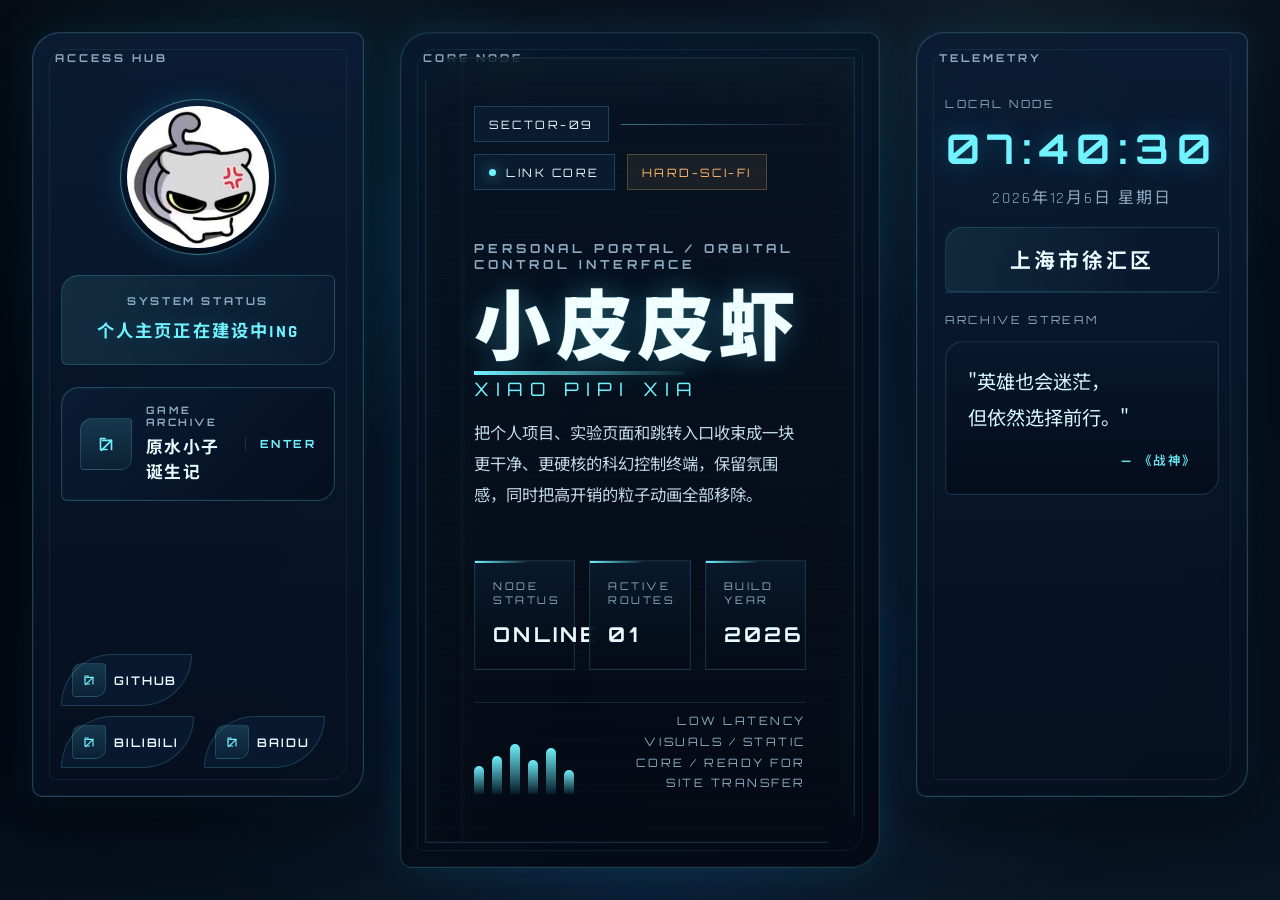
==== commit 14c1f028: "1" ====
--- a/index.html
+++ b/index.html
@@ -4,13 +4,14 @@
     <meta charset="UTF-8">
     <meta name="viewport" content="width=device-width, initial-scale=1.0">
     <title>小皮皮虾主页</title>
+    <link rel="icon" href="data:,">
     <!-- 缓存控制 -->
     <meta http-equiv="Cache-Control" content="no-cache, no-store, must-revalidate">
     <meta http-equiv="Pragma" content="no-cache">
     <meta http-equiv="Expires" content="0">
     <link rel="preconnect" href="https://fonts.googleapis.com">
     <link rel="preconnect" href="https://fonts.gstatic.com" crossorigin>
-    <link href="https://fonts.googleapis.com/css2?family=Ma+Shan+Zheng&family=Noto+Serif+SC:wght@400;700&family=ZCOOL+XiaoWei&display=swap" rel="stylesheet">
+    <link href="https://fonts.googleapis.com/css2?family=Orbitron:wght@500;700;800&family=Rajdhani:wght@500;600;700&family=JetBrains+Mono:wght@500;700&family=Noto+Sans+SC:wght@400;500;700;900&display=swap" rel="stylesheet">
     <style>
         * {
             margin: 0;
@@ -160,21 +161,6 @@
             pointer-events: none;
         }
 
-        #titleCanvas {
-            pointer-events: none;
-        }
-
-        /* 扩大交互区域覆盖整个页面 */
-        .interaction-layer {
-            position: fixed;
-            top: 0;
-            left: 0;
-            width: 100%;
-            height: 100%;
-            pointer-events: none;
-            z-index: 20;
-        }
-
         @keyframes fadeInScale {
             from {
                 opacity: 0;
@@ -184,11 +170,6 @@
                 opacity: 1;
                 transform: translate(-50%, -50%) scale(1);
             }
-        }
-
-        #titleCanvas {
-            cursor: default;
-            display: block;
         }
 
         .links {
@@ -998,21 +979,891 @@
             }
         }
     </style>
+    <style id="sci-fi-overrides">
+        :root {
+            --page-pad: clamp(18px, 2.5vw, 38px);
+            --bg-0: #020611;
+            --bg-1: #061225;
+            --bg-2: #0a1c33;
+            --panel-0: rgba(6, 16, 32, 0.94);
+            --panel-1: rgba(10, 28, 52, 0.94);
+            --panel-edge: rgba(110, 242, 255, 0.22);
+            --panel-inner: rgba(255, 255, 255, 0.04);
+            --text-main: #e8fbff;
+            --text-soft: #8ca9bf;
+            --accent: #71f2ff;
+            --accent-strong: #1dcfff;
+            --accent-soft: rgba(113, 242, 255, 0.14);
+            --accent-warn: #ffb86b;
+        }
+
+        body {
+            font-family: 'Rajdhani', 'Noto Sans SC', sans-serif;
+            color: var(--text-main);
+            display: block;
+            padding: var(--page-pad);
+            overflow-x: hidden;
+            overflow-y: auto;
+            background:
+                radial-gradient(circle at 18% 18%, rgba(29, 207, 255, 0.20), transparent 26%),
+                radial-gradient(circle at 82% 12%, rgba(113, 242, 255, 0.16), transparent 20%),
+                radial-gradient(circle at 50% 78%, rgba(23, 105, 255, 0.18), transparent 30%),
+                linear-gradient(135deg, var(--bg-0) 0%, var(--bg-1) 42%, var(--bg-2) 100%);
+        }
+
+        body::before,
+        body::after {
+            content: '';
+            position: fixed;
+            inset: 0;
+            pointer-events: none;
+        }
+
+        body::before {
+            background:
+                linear-gradient(rgba(113, 242, 255, 0.07) 1px, transparent 1px),
+                linear-gradient(90deg, rgba(113, 242, 255, 0.07) 1px, transparent 1px);
+            background-size: 78px 78px;
+            opacity: 0.18;
+            mask-image: radial-gradient(circle at center, black 35%, transparent 90%);
+        }
+
+        body::after {
+            background:
+                radial-gradient(circle at center, transparent 0 38%, rgba(0, 0, 0, 0.38) 78%),
+                linear-gradient(180deg, rgba(255, 255, 255, 0.03), transparent 18%, transparent 82%, rgba(113, 242, 255, 0.04));
+        }
+
+        .floating-emoji,
+        .star {
+            display: none !important;
+        }
+
+        .main-wrapper {
+            display: grid;
+            grid-template-columns: minmax(320px, 430px) minmax(480px, 1fr) minmax(320px, 450px);
+            width: min(100%, 1560px);
+            min-height: calc(100vh - (var(--page-pad) * 2));
+            margin: 0 auto;
+            gap: clamp(24px, 2.8vw, 42px);
+            align-items: stretch;
+        }
+
+        .container,
+        .info-panel {
+            position: relative;
+            overflow: hidden;
+            width: 100%;
+            background: linear-gradient(180deg, var(--panel-1) 0%, var(--panel-0) 100%);
+            border: 1px solid var(--panel-edge);
+            border-radius: 28px 10px 28px 10px;
+            box-shadow:
+                0 24px 60px rgba(0, 0, 0, 0.45),
+                0 0 32px rgba(29, 207, 255, 0.10),
+                inset 0 0 0 1px var(--panel-inner);
+            color: var(--text-main);
+        }
+
+        .container::before,
+        .info-panel::before,
+        .title-container::before {
+            position: absolute;
+            top: 18px;
+            left: 22px;
+            font-family: 'Orbitron', 'Noto Sans SC', sans-serif;
+            font-size: 0.68rem;
+            font-weight: 700;
+            letter-spacing: 0.28em;
+            color: var(--text-soft);
+            pointer-events: none;
+        }
+
+        .container::before {
+            content: 'ACCESS HUB';
+        }
+
+        .info-panel::before {
+            content: 'TELEMETRY';
+        }
+
+        .container::after,
+        .info-panel::after,
+        .title-container::after {
+            content: '';
+            position: absolute;
+            inset: 16px;
+            border: 1px solid rgba(113, 242, 255, 0.08);
+            border-radius: 18px 6px 18px 6px;
+            pointer-events: none;
+        }
+
+        .container {
+            display: flex;
+            flex-direction: column;
+            padding: 66px 28px 28px;
+            max-width: none;
+        }
+
+        .info-panel {
+            padding: 64px 28px 28px;
+            max-width: none;
+        }
+
+        .title-container {
+            position: relative;
+            top: auto;
+            left: auto;
+            transform: none;
+            z-index: 12;
+            pointer-events: auto;
+            animation: titleReveal 0.9s ease-out;
+            min-height: 100%;
+            width: auto;
+            padding: 24px;
+            border-radius: 30px 12px 30px 12px;
+            background:
+                linear-gradient(160deg, rgba(8, 26, 47, 0.94), rgba(4, 10, 21, 0.98)),
+                linear-gradient(90deg, rgba(113, 242, 255, 0.03), transparent 36%, rgba(255, 184, 107, 0.04) 100%);
+            border: 1px solid rgba(113, 242, 255, 0.18);
+            box-shadow:
+                0 0 0 1px rgba(255, 255, 255, 0.03) inset,
+                0 0 42px rgba(29, 207, 255, 0.12);
+            display: flex;
+            align-items: center;
+            justify-content: center;
+            overflow: hidden;
+            isolation: isolate;
+            text-align: left;
+        }
+
+        .title-container::before {
+            content: 'CORE NODE';
+        }
+
+        .title-shell {
+            position: relative;
+            width: 100%;
+            min-height: 100%;
+            display: grid;
+            grid-template-rows: auto 1fr auto auto;
+            gap: clamp(20px, 2.5vw, 34px);
+            padding: clamp(34px, 4vw, 48px);
+            clip-path: polygon(0 24px, 24px 0, 100% 0, 100% calc(100% - 28px), calc(100% - 28px) 100%, 0 100%);
+            background:
+                linear-gradient(180deg, rgba(7, 18, 34, 0.82), rgba(4, 10, 20, 0.92)),
+                linear-gradient(90deg, rgba(113, 242, 255, 0.04), transparent 34%, rgba(255, 184, 107, 0.04) 100%);
+            border: 1px solid rgba(113, 242, 255, 0.12);
+            box-shadow:
+                inset 0 0 0 1px rgba(255, 255, 255, 0.03),
+                inset 0 24px 40px rgba(113, 242, 255, 0.03);
+            overflow: hidden;
+        }
+
+        .title-shell > * {
+            position: relative;
+            z-index: 1;
+        }
+
+        .title-shell::before,
+        .title-shell::after {
+            content: '';
+            position: absolute;
+            pointer-events: none;
+        }
+
+        .title-shell::before {
+            inset: 0;
+            background:
+                linear-gradient(90deg, transparent 0 8%, rgba(113, 242, 255, 0.06) 8% 9%, transparent 9% 100%),
+                linear-gradient(180deg, rgba(113, 242, 255, 0.04) 1px, transparent 1px);
+            background-size: 100% 100%, 100% 22px;
+            opacity: 0.4;
+        }
+
+        .title-shell::after {
+            top: -30%;
+            left: -12%;
+            width: 42%;
+            height: 160%;
+            background: linear-gradient(120deg, transparent 0%, rgba(113, 242, 255, 0.16) 48%, transparent 100%);
+            transform: translateX(-140%);
+            animation: titleSweep 10s linear infinite;
+        }
+
+        .title-hud {
+            display: flex;
+            align-items: center;
+            gap: 12px;
+            flex-wrap: wrap;
+        }
+
+        .hud-chip {
+            display: inline-flex;
+            align-items: center;
+            gap: 10px;
+            min-height: 36px;
+            padding: 0 14px;
+            border: 1px solid rgba(113, 242, 255, 0.18);
+            background: rgba(11, 30, 53, 0.78);
+            color: var(--text-main);
+            font-family: 'Orbitron', 'Noto Sans SC', sans-serif;
+            font-size: 0.72rem;
+            letter-spacing: 0.22em;
+            text-transform: uppercase;
+        }
+
+        .hud-chip--live::before {
+            content: '';
+            width: 7px;
+            height: 7px;
+            border-radius: 50%;
+            background: var(--accent);
+            box-shadow: 0 0 14px rgba(113, 242, 255, 0.75);
+            animation: statusPulse 1.9s ease-in-out infinite;
+        }
+
+        .hud-chip--warn {
+            color: var(--accent-warn);
+            border-color: rgba(255, 184, 107, 0.26);
+            background: rgba(255, 184, 107, 0.08);
+        }
+
+        .hud-line {
+            flex: 1;
+            min-width: 80px;
+            height: 1px;
+            background: linear-gradient(90deg, rgba(113, 242, 255, 0.42), rgba(113, 242, 255, 0.06));
+        }
+
+        .title-copy {
+            display: grid;
+            align-content: center;
+            gap: 16px;
+        }
+
+        .title-kicker {
+            color: var(--text-soft);
+            font-family: 'Orbitron', 'Noto Sans SC', sans-serif;
+            font-size: 0.78rem;
+            font-weight: 700;
+            letter-spacing: 0.32em;
+            text-transform: uppercase;
+        }
+
+        .title-wordmark {
+            position: relative;
+            margin: 0;
+            font-family: 'Orbitron', 'Noto Sans SC', sans-serif;
+            font-size: clamp(3.8rem, 6vw, 6.1rem);
+            font-weight: 900;
+            letter-spacing: 0.06em;
+            line-height: 0.96;
+            color: #f3feff;
+            text-transform: uppercase;
+            white-space: nowrap;
+            text-shadow:
+                0 0 24px rgba(113, 242, 255, 0.22),
+                0 0 48px rgba(29, 207, 255, 0.12);
+            -webkit-text-stroke: 1px rgba(113, 242, 255, 0.15);
+        }
+
+        .title-wordmark::after {
+            content: '';
+            position: absolute;
+            left: 0;
+            bottom: -14px;
+            width: clamp(120px, 20vw, 210px);
+            height: 4px;
+            background: linear-gradient(90deg, var(--accent), rgba(113, 242, 255, 0.08));
+            box-shadow: 0 0 20px rgba(113, 242, 255, 0.24);
+        }
+
+        .title-roman {
+            color: var(--accent);
+            font-family: 'Orbitron', 'JetBrains Mono', monospace;
+            font-size: clamp(1rem, 1.45vw, 1.32rem);
+            letter-spacing: 0.38em;
+            text-transform: uppercase;
+        }
+
+        .title-description {
+            max-width: 680px;
+            color: #c1d8e9;
+            font-family: 'Noto Sans SC', sans-serif;
+            font-size: 1.02rem;
+            line-height: 1.9;
+        }
+
+        .title-meta-grid {
+            display: grid;
+            grid-template-columns: repeat(3, minmax(0, 1fr));
+            gap: 14px;
+        }
+
+        .title-meta-card {
+            position: relative;
+            min-height: 110px;
+            padding: 18px 18px 16px;
+            border: 1px solid rgba(113, 242, 255, 0.14);
+            background: linear-gradient(180deg, rgba(9, 25, 44, 0.96), rgba(4, 11, 22, 0.96));
+            box-shadow: inset 0 0 0 1px rgba(255, 255, 255, 0.02);
+        }
+
+        .title-meta-card::before {
+            content: '';
+            position: absolute;
+            top: 0;
+            left: 0;
+            width: 54px;
+            height: 2px;
+            background: linear-gradient(90deg, var(--accent), transparent);
+        }
+
+        .meta-label {
+            display: block;
+            margin-bottom: 14px;
+            color: var(--text-soft);
+            font-family: 'Orbitron', 'Noto Sans SC', sans-serif;
+            font-size: 0.66rem;
+            letter-spacing: 0.24em;
+            text-transform: uppercase;
+        }
+
+        .title-meta-card strong {
+            font-family: 'Orbitron', 'JetBrains Mono', monospace;
+            font-size: clamp(1rem, 1.6vw, 1.36rem);
+            letter-spacing: 0.16em;
+            color: var(--text-main);
+        }
+
+        .title-footer {
+            display: flex;
+            align-items: flex-end;
+            justify-content: space-between;
+            gap: 24px;
+            padding-top: 8px;
+            border-top: 1px solid rgba(113, 242, 255, 0.12);
+        }
+
+        .title-spectrum {
+            display: flex;
+            align-items: flex-end;
+            gap: 8px;
+            height: 56px;
+        }
+
+        .spectrum-bar {
+            width: 10px;
+            border-radius: 999px 999px 0 0;
+            background: linear-gradient(180deg, rgba(113, 242, 255, 0.98), rgba(29, 207, 255, 0.08));
+            transform-origin: bottom;
+            animation: signalPulse 3.2s ease-in-out infinite;
+        }
+
+        .spectrum-bar:nth-child(1) { height: 28px; animation-delay: 0s; }
+        .spectrum-bar:nth-child(2) { height: 38px; animation-delay: 0.2s; }
+        .spectrum-bar:nth-child(3) { height: 50px; animation-delay: 0.35s; }
+        .spectrum-bar:nth-child(4) { height: 34px; animation-delay: 0.5s; }
+        .spectrum-bar:nth-child(5) { height: 46px; animation-delay: 0.7s; }
+        .spectrum-bar:nth-child(6) { height: 24px; animation-delay: 0.9s; }
+
+        .title-footer-note {
+            max-width: 320px;
+            color: var(--text-soft);
+            font-family: 'Orbitron', 'Noto Sans SC', sans-serif;
+            font-size: 0.72rem;
+            letter-spacing: 0.22em;
+            line-height: 1.8;
+            text-transform: uppercase;
+            text-align: right;
+        }
+
+        @keyframes titleReveal {
+            from {
+                opacity: 0;
+                transform: translateY(18px);
+            }
+            to {
+                opacity: 1;
+                transform: translateY(0);
+            }
+        }
+
+        @keyframes titleSweep {
+            0% {
+                transform: translateX(-140%);
+            }
+            100% {
+                transform: translateX(360%);
+            }
+        }
+
+        @keyframes statusPulse {
+            0%, 100% {
+                opacity: 0.62;
+                transform: scale(0.88);
+            }
+            50% {
+                opacity: 1;
+                transform: scale(1);
+            }
+        }
+
+        @keyframes signalPulse {
+            0%, 100% {
+                opacity: 0.76;
+                transform: scaleY(0.72);
+            }
+            50% {
+                opacity: 1;
+                transform: scaleY(1.06);
+            }
+        }
+
+        .logo {
+            width: 156px;
+            height: 156px;
+            padding: 6px;
+            border: 1px solid rgba(113, 242, 255, 0.42);
+            background: linear-gradient(180deg, rgba(11, 34, 63, 0.86), rgba(3, 11, 24, 0.9));
+            box-shadow:
+                0 0 0 1px rgba(255, 255, 255, 0.03) inset,
+                0 0 24px rgba(29, 207, 255, 0.16);
+        }
+
+        .subtitle {
+            width: 100%;
+            padding: 16px 18px;
+            margin-bottom: 22px;
+            border-radius: 18px 6px 18px 6px;
+            border: 1px solid rgba(113, 242, 255, 0.18);
+            background: linear-gradient(90deg, rgba(113, 242, 255, 0.10), rgba(113, 242, 255, 0.02));
+            color: var(--accent);
+            font-family: 'Rajdhani', 'Noto Sans SC', sans-serif;
+            font-size: 1.08rem;
+            font-weight: 700;
+            line-height: 1.7;
+            letter-spacing: 0.12em;
+            text-transform: uppercase;
+            text-shadow: 0 0 18px rgba(29, 207, 255, 0.18);
+            -webkit-text-fill-color: currentColor;
+            background-clip: border-box;
+            -webkit-background-clip: border-box;
+        }
+
+        .subtitle::before {
+            content: 'SYSTEM STATUS';
+            display: block;
+            margin-bottom: 8px;
+            color: var(--text-soft);
+            font-family: 'Orbitron', 'Noto Sans SC', sans-serif;
+            font-size: 0.68rem;
+            letter-spacing: 0.24em;
+        }
+
+        .links {
+            flex: 1;
+            gap: 14px;
+            margin-bottom: 22px;
+            padding-right: 0;
+            max-height: none;
+        }
+
+        .link-item {
+            display: grid;
+            grid-template-columns: 52px minmax(0, 1fr) auto;
+            align-items: center;
+            justify-content: space-between;
+            gap: 14px;
+            min-height: 88px;
+            padding: 16px 18px;
+            border-radius: 18px 6px 18px 6px;
+            border: 1px solid rgba(113, 242, 255, 0.22);
+            background: linear-gradient(135deg, rgba(10, 29, 53, 0.96), rgba(5, 15, 31, 0.98));
+            box-shadow: inset 0 0 0 1px rgba(255, 255, 255, 0.03);
+            color: var(--text-main);
+            font-family: 'Rajdhani', 'Noto Sans SC', sans-serif;
+            font-size: 1.03rem;
+            font-weight: 700;
+            letter-spacing: 0.06em;
+        }
+
+        .link-item::before {
+            left: auto;
+            right: -120%;
+            width: 46%;
+            background: linear-gradient(120deg, transparent, rgba(113, 242, 255, 0.22), transparent);
+            transition: right 0.38s ease;
+        }
+
+        .link-item:hover::before {
+            left: auto;
+            right: 130%;
+        }
+
+        .link-item:hover {
+            transform: translateY(-4px);
+            border-color: rgba(113, 242, 255, 0.42);
+            box-shadow:
+                0 16px 34px rgba(0, 0, 0, 0.34),
+                0 0 24px rgba(29, 207, 255, 0.16),
+                inset 0 0 0 1px rgba(255, 255, 255, 0.05);
+        }
+
+        .link-item:nth-child(1),
+        .link-item:nth-child(2),
+        .link-item:nth-child(3),
+        .link-item:nth-child(4),
+        .link-item:nth-child(5),
+        .link-item:nth-child(6) {
+            background: linear-gradient(135deg, rgba(10, 29, 53, 0.96), rgba(5, 15, 31, 0.98));
+        }
+
+        .link-icon {
+            width: 52px;
+            height: 52px;
+            display: grid;
+            place-items: center;
+            flex-shrink: 0;
+            border-radius: 12px 4px 12px 4px;
+            border: 1px solid rgba(113, 242, 255, 0.16);
+            background: linear-gradient(180deg, rgba(113, 242, 255, 0.14), rgba(113, 242, 255, 0.04));
+            color: var(--accent);
+        }
+
+        .link-icon-svg {
+            width: 22px;
+            height: 22px;
+            stroke: currentColor;
+            stroke-width: 1.75;
+            stroke-linecap: round;
+            stroke-linejoin: round;
+        }
+
+        .link-copy {
+            display: flex;
+            flex-direction: column;
+            gap: 6px;
+            min-width: 0;
+            text-align: left;
+        }
+
+        .link-kicker {
+            color: var(--text-soft);
+            font-family: 'Orbitron', 'Noto Sans SC', sans-serif;
+            font-size: 0.64rem;
+            letter-spacing: 0.24em;
+            text-transform: uppercase;
+        }
+
+        .link-text {
+            color: var(--text-main);
+            font-size: 1.05rem;
+            letter-spacing: 0.08em;
+        }
+
+        .link-arrow {
+            padding-left: 14px;
+            border-left: 1px solid rgba(113, 242, 255, 0.14);
+            color: var(--accent);
+            font-family: 'Orbitron', 'Noto Sans SC', sans-serif;
+            font-size: 0.7rem;
+            letter-spacing: 0.22em;
+            text-transform: uppercase;
+            white-space: nowrap;
+        }
+
+        .links-container {
+            gap: 10px;
+            margin-top: auto;
+            padding-top: 10px;
+            flex-wrap: wrap;
+            justify-content: flex-start;
+        }
+
+        .external-link {
+            display: inline-grid;
+            grid-template-columns: 34px auto;
+            align-items: center;
+            gap: 8px;
+            min-height: 46px;
+            padding: 8px 14px 8px 10px;
+            border-radius: 999px 14px 999px 14px;
+            border: 1px solid rgba(113, 242, 255, 0.18);
+            background: rgba(10, 29, 53, 0.74);
+            color: var(--text-main);
+            text-shadow: none;
+            font-family: 'Orbitron', 'Noto Sans SC', sans-serif;
+            font-size: 0.74rem;
+            letter-spacing: 0.16em;
+            text-transform: uppercase;
+        }
+
+        .external-link:hover {
+            transform: translateY(-2px);
+            background: rgba(13, 38, 66, 0.92);
+            border-color: rgba(113, 242, 255, 0.34);
+            box-shadow: 0 0 18px rgba(29, 207, 255, 0.12);
+        }
+
+        .external-link .link-icon {
+            width: 34px;
+            height: 34px;
+            border-radius: 10px 4px 10px 4px;
+        }
+
+        .external-link .link-icon-svg {
+            width: 16px;
+            height: 16px;
+        }
+
+        .link-label {
+            white-space: nowrap;
+        }
+
+        .time-display {
+            font-family: 'Orbitron', 'JetBrains Mono', monospace;
+            font-size: clamp(2.4rem, 3.2vw, 4rem);
+            color: var(--accent);
+            letter-spacing: 0.18em;
+            text-shadow: 0 0 24px rgba(29, 207, 255, 0.26);
+        }
+
+        .date-display {
+            color: var(--text-soft);
+            font-family: 'Rajdhani', 'Noto Sans SC', sans-serif;
+            font-size: 1rem;
+            letter-spacing: 0.12em;
+            text-transform: uppercase;
+            text-shadow: none;
+        }
+
+        .info-top,
+        .info-bottom {
+            padding: 16px 0 0;
+        }
+
+        .info-top {
+            position: relative;
+            border-bottom: 1px solid rgba(113, 242, 255, 0.12);
+        }
+
+        .info-top::before,
+        .info-bottom::before {
+            position: absolute;
+            top: 0;
+            left: 0;
+            font-family: 'Orbitron', 'Noto Sans SC', sans-serif;
+            font-size: 0.7rem;
+            letter-spacing: 0.24em;
+            color: var(--text-soft);
+        }
+
+        .info-top::before {
+            content: 'LOCAL NODE';
+        }
+
+        .info-bottom {
+            position: relative;
+            padding-top: 28px;
+        }
+
+        .info-bottom::before {
+            content: 'ARCHIVE STREAM';
+        }
+
+        .location-section {
+            margin-top: 18px;
+            padding: 16px 18px;
+            border-radius: 18px 6px 18px 6px;
+            border: 1px solid rgba(113, 242, 255, 0.14);
+            background: linear-gradient(90deg, rgba(113, 242, 255, 0.08), transparent 80%);
+        }
+
+        .location-text {
+            color: var(--text-main);
+            font-family: 'Rajdhani', 'Noto Sans SC', sans-serif;
+            font-size: 1.3rem;
+            font-weight: 700;
+            letter-spacing: 0.14em;
+            text-shadow: none;
+        }
+
+        .quotes-section {
+            margin-top: 0;
+            padding: 0;
+        }
+
+        .quote-item,
+        .welcome-message {
+            min-height: 150px;
+            padding: 22px;
+            border-radius: 18px 6px 18px 6px;
+            border: 1px solid rgba(113, 242, 255, 0.14);
+            background: linear-gradient(180deg, rgba(8, 24, 45, 0.96), rgba(4, 13, 27, 0.96));
+            color: #d8f8ff;
+            box-shadow: inset 0 0 0 1px rgba(255, 255, 255, 0.03);
+            text-align: left;
+            line-height: 1.85;
+            font-family: 'Noto Sans SC', sans-serif;
+        }
+
+        .quote-item .quote-text {
+            font-style: normal;
+            margin-bottom: 14px;
+        }
+
+        .quote-item .quote-source {
+            color: var(--accent);
+            font-family: 'Orbitron', 'Noto Sans SC', sans-serif;
+            font-size: 0.78rem;
+            letter-spacing: 0.18em;
+            text-transform: uppercase;
+            opacity: 0.92;
+        }
+
+        .empty-tip {
+            padding: 18px 16px;
+            border-radius: 16px 6px 16px 6px;
+            border: 1px dashed rgba(113, 242, 255, 0.16);
+            color: var(--text-soft);
+        }
+
+        @media (max-width: 1200px) {
+            body {
+                padding: 22px 18px;
+            }
+
+            .main-wrapper {
+                grid-template-columns: 1fr;
+                min-height: auto;
+                gap: 22px;
+            }
+
+            .title-container {
+                order: -1;
+                min-height: 0;
+                margin-bottom: 0;
+            }
+
+            .container,
+            .info-panel {
+                max-width: min(100%, 860px);
+            }
+
+            .title-meta-grid {
+                grid-template-columns: repeat(3, minmax(0, 1fr));
+            }
+        }
+
+        @media (max-width: 768px) {
+            body {
+                padding: 14px;
+            }
+
+            .container,
+            .info-panel {
+                padding: 58px 18px 18px;
+                border-radius: 24px 8px 24px 8px;
+            }
+
+            .container::before,
+            .info-panel::before,
+            .title-container::before {
+                top: 16px;
+                left: 18px;
+                font-size: 0.62rem;
+                letter-spacing: 0.22em;
+            }
+
+            .title-container {
+                min-height: 0;
+                padding: 26px 16px;
+                border-radius: 24px 8px 24px 8px;
+            }
+
+            .title-shell {
+                padding: 28px 18px;
+                gap: 18px;
+                clip-path: polygon(0 18px, 18px 0, 100% 0, 100% calc(100% - 20px), calc(100% - 20px) 100%, 0 100%);
+            }
+
+            .title-wordmark {
+                font-size: clamp(2.8rem, 17vw, 4.8rem);
+                letter-spacing: 0.1em;
+            }
+
+            .title-kicker,
+            .title-roman,
+            .title-footer-note {
+                letter-spacing: 0.18em;
+            }
+
+            .title-description {
+                font-size: 0.94rem;
+                line-height: 1.75;
+            }
+
+            .title-meta-grid {
+                grid-template-columns: 1fr;
+            }
+
+            .title-meta-card {
+                min-height: 90px;
+            }
+
+            .title-footer {
+                flex-direction: column;
+                align-items: flex-start;
+            }
+
+            .title-footer-note {
+                max-width: none;
+                text-align: left;
+            }
+
+            .subtitle {
+                font-size: 0.96rem;
+                padding: 14px 14px;
+                letter-spacing: 0.08em;
+            }
+
+            .time-display {
+                font-size: 2.1rem;
+            }
+
+            .location-text {
+                font-size: 1.05rem;
+            }
+
+            .link-item {
+                padding: 14px 14px;
+                font-size: 0.95rem;
+            }
+
+            .link-text {
+                font-size: 0.98rem;
+            }
+
+            .link-arrow {
+                padding-left: 10px;
+                font-size: 0.62rem;
+                letter-spacing: 0.16em;
+            }
+
+            .quote-item,
+            .welcome-message {
+                min-height: 120px;
+                padding: 18px 16px;
+            }
+
+            .links-container {
+                justify-content: flex-start;
+            }
+        }
+    </style>
 </head>
 <body>
-    <!-- 漂浮的可爱表情 -->
-    <div class="floating-emoji emoji-1">✨</div>
-    <div class="floating-emoji emoji-2">🌸</div>
-    <div class="floating-emoji emoji-3">💫</div>
-    <div class="floating-emoji emoji-4">🎀</div>
-    <div class="floating-emoji emoji-5">💕</div>
-
-    <!-- 闪烁的星星 -->
-    <div class="star star-1">⭐</div>
-    <div class="star star-2">⭐</div>
-    <div class="star star-3">⭐</div>
-    <div class="star star-4">⭐</div>
-
     <div class="main-wrapper">
         <!-- 左侧容器 -->
         <div class="container">
@@ -1026,24 +1877,62 @@
 
             <!-- 外部链接按钮 -->
             <div class="links-container">
-                <a href="https://github.com" target="_blank" class="external-link">
-                    <span class="link-icon">🐙</span>
-                    <span>GitHub</span>
+                <a href="https://github.com" target="_blank" rel="noreferrer" class="external-link">
+                    <span class="link-icon" aria-hidden="true"></span>
+                    <span class="link-label">GitHub</span>
                 </a>
-                <a href="https://www.bilibili.com" target="_blank" class="external-link">
-                    <span class="link-icon">📺</span>
-                    <span>Bilibili</span>
+                <a href="https://www.bilibili.com" target="_blank" rel="noreferrer" class="external-link">
+                    <span class="link-icon" aria-hidden="true"></span>
+                    <span class="link-label">Bilibili</span>
                 </a>
-                <a href="https://www.baidu.com" target="_blank" class="external-link">
-                    <span class="link-icon">🔍</span>
-                    <span>Baidu</span>
+                <a href="https://www.baidu.com" target="_blank" rel="noreferrer" class="external-link">
+                    <span class="link-icon" aria-hidden="true"></span>
+                    <span class="link-label">Baidu</span>
                 </a>
             </div>
         </div>
 
         <!-- 中间大标题 -->
         <div class="title-container">
-            <canvas id="titleCanvas"></canvas>
+            <div class="title-shell">
+                <div class="title-hud">
+                    <span class="hud-chip">SECTOR-09</span>
+                    <span class="hud-line" aria-hidden="true"></span>
+                    <span class="hud-chip hud-chip--live">LINK CORE</span>
+                    <span class="hud-chip hud-chip--warn">HARD-SCI-FI</span>
+                </div>
+                <div class="title-copy">
+                    <p class="title-kicker">PERSONAL PORTAL / ORBITAL CONTROL INTERFACE</p>
+                    <h1 class="title-wordmark">小皮皮虾</h1>
+                    <p class="title-roman">XIAO PIPI XIA</p>
+                    <p class="title-description">把个人项目、实验页面和跳转入口收束成一块更干净、更硬核的科幻控制终端，保留氛围感，同时把高开销的粒子动画全部移除。</p>
+                </div>
+                <div class="title-meta-grid">
+                    <div class="title-meta-card">
+                        <span class="meta-label">NODE STATUS</span>
+                        <strong>ONLINE</strong>
+                    </div>
+                    <div class="title-meta-card">
+                        <span class="meta-label">ACTIVE ROUTES</span>
+                        <strong id="titleRouteCount">01</strong>
+                    </div>
+                    <div class="title-meta-card">
+                        <span class="meta-label">BUILD YEAR</span>
+                        <strong id="titleBuildYear">2026</strong>
+                    </div>
+                </div>
+                <div class="title-footer">
+                    <div class="title-spectrum" aria-hidden="true">
+                        <span class="spectrum-bar"></span>
+                        <span class="spectrum-bar"></span>
+                        <span class="spectrum-bar"></span>
+                        <span class="spectrum-bar"></span>
+                        <span class="spectrum-bar"></span>
+                        <span class="spectrum-bar"></span>
+                    </div>
+                    <p class="title-footer-note">LOW LATENCY VISUALS / STATIC CORE / READY FOR SITE TRANSFER</p>
+                </div>
+            </div>
         </div>
 
         <!-- 右侧信息面板 -->
@@ -1065,394 +1954,98 @@
     </div>
 
     <script>
-        // 动态艺术字效果
-        class ParticleText {
-            constructor(canvasId, text, fontSize) {
-                this.canvas = document.getElementById(canvasId);
-                if (!this.canvas) return;
-                this.ctx = this.canvas.getContext('2d', { alpha: true, desynchronized: true });
-                this.text = text;
-                this.fontSize = fontSize || 150;
-                this.particles = [];
-                this.ripples = [];
-                this.raindrops = [];
-                this.dotCache = new Map();
-                this.scale = 1;
-                this.logicalWidth = 0;
-                this.logicalHeight = 0;
-                this.textBounds = null;
-                this.lastFrameTime = performance.now();
-                this.nextDropIn = 0;
-                this.animationFrame = null;
-
-                this.init();
-                this.bindEvents();
-            }
-
-            init() {
-                this.resize();
-                this.createParticles();
-                this.animate();
-            }
-
-            resize() {
-                const scale = Math.min(window.devicePixelRatio || 1, 1.35);
-                const width = Math.min(window.innerWidth * 0.7, 700);
-                const height = Math.min(window.innerHeight * 0.5, 350);
-                this.scale = scale;
-                this.logicalWidth = Math.round(width);
-                this.logicalHeight = Math.round(height);
-                this.canvas.width = width * scale;
-                this.canvas.height = height * scale;
-                this.canvas.style.width = width + 'px';
-                this.canvas.style.height = height + 'px';
-                this.ctx.setTransform(scale, 0, 0, scale, 0, 0);
-                this.ctx.imageSmoothingEnabled = true;
-            }
-
-            createParticles() {
-                const tempCanvas = document.createElement('canvas');
-                const tempCtx = tempCanvas.getContext('2d');
-                tempCanvas.width = this.logicalWidth;
-                tempCanvas.height = this.logicalHeight;
-
-                const fontSize = Math.min(this.fontSize, tempCanvas.width / this.text.length * 2.5);
-                tempCtx.font = `${fontSize}px "Ma Shan Zheng", cursive`;
-                tempCtx.fillStyle = '#ffffff';
-                tempCtx.textAlign = 'center';
-                tempCtx.textBaseline = 'middle';
-                tempCtx.fillText(this.text, tempCanvas.width / 2, tempCanvas.height / 2);
-
-                const imageData = tempCtx.getImageData(0, 0, tempCanvas.width, tempCanvas.height);
-                const pixels = imageData.data;
-
-                this.particles = [];
-                this.ripples = [];
-                this.raindrops = [];
-                this.dotCache.clear();
-                const gap = tempCanvas.width < 520 ? 3.1 : 2.6;
-                let minX = Infinity;
-                let minY = Infinity;
-                let maxX = -Infinity;
-                let maxY = -Infinity;
-
-                for (let y = 0; y < tempCanvas.height; y += gap) {
-                    for (let x = 0; x < tempCanvas.width; x += gap) {
-                        const index = (Math.floor(y) * tempCanvas.width + Math.floor(x)) * 4;
-                        const alpha = pixels[index + 3];
-
-                        if (alpha > 60) {
-                            const particleAlpha = Math.random() * 0.25 + 0.72;
-                            const size = Math.random() * 1 + 0.85;
-                            this.particles.push({
-                                x,
-                                y,
-                                originX: x,
-                                originY: y,
-                                size,
-                                alpha: particleAlpha,
-                                sprite: this.getParticleSprite(size, particleAlpha),
-                                vx: 0,
-                                vy: 0,
-                                phase: Math.random() * Math.PI * 2,
-                                driftSpeed: Math.random() * 0.02 + 0.01
-                            });
-
-                            if (x < minX) minX = x;
-                            if (y < minY) minY = y;
-                            if (x > maxX) maxX = x;
-                            if (y > maxY) maxY = y;
-                        }
-                    }
-                }
-
-                if (this.particles.length > 0) {
-                    this.textBounds = {
-                        minX,
-                        minY,
-                        maxX,
-                        maxY,
-                        width: maxX - minX,
-                        height: maxY - minY
-                    };
-                } else {
-                    this.textBounds = {
-                        minX: this.logicalWidth * 0.25,
-                        minY: this.logicalHeight * 0.3,
-                        maxX: this.logicalWidth * 0.75,
-                        maxY: this.logicalHeight * 0.7,
-                        width: this.logicalWidth * 0.5,
-                        height: this.logicalHeight * 0.4
-                    };
-                }
-
-                this.resetRainClock();
-            }
-
-            getParticleSprite(size, alpha) {
-                const key = `${size.toFixed(2)}-${alpha.toFixed(2)}`;
-                if (this.dotCache.has(key)) {
-                    return this.dotCache.get(key);
-                }
-
-                const padding = Math.ceil(size * 2.5);
-                const diameter = Math.ceil(size * 2 + padding * 2);
-                const spriteCanvas = document.createElement('canvas');
-                const spriteCtx = spriteCanvas.getContext('2d');
-                const center = diameter / 2;
-
-                spriteCanvas.width = diameter;
-                spriteCanvas.height = diameter;
-
-                const glow = spriteCtx.createRadialGradient(center, center, size * 0.2, center, center, size + padding * 0.7);
-                glow.addColorStop(0, `rgba(255, 255, 255, ${Math.min(alpha + 0.2, 1)})`);
-                glow.addColorStop(1, 'rgba(255, 255, 255, 0)');
-
-                spriteCtx.fillStyle = glow;
-                spriteCtx.beginPath();
-                spriteCtx.arc(center, center, size + padding * 0.75, 0, Math.PI * 2);
-                spriteCtx.fill();
-
-                spriteCtx.fillStyle = `rgba(255, 255, 255, ${alpha})`;
-                spriteCtx.beginPath();
-                spriteCtx.arc(center, center, size, 0, Math.PI * 2);
-                spriteCtx.fill();
-
-                const sprite = {
-                    canvas: spriteCanvas,
-                    offset: center
-                };
-                this.dotCache.set(key, sprite);
-                return sprite;
-            }
-
-            bindEvents() {
-                this.handleResize = () => {
-                    this.resize();
-                    this.createParticles();
-                };
-
-                window.addEventListener('resize', this.handleResize, { passive: true });
-            }
-
-            resetRainClock() {
-                this.nextDropIn = 180 + Math.random() * 260;
-            }
-
-            spawnRainDrop() {
-                if (!this.textBounds) {
-                    return;
-                }
-
-                const horizontalPadding = 54;
-                const verticalPadding = 26;
-                const startX = Math.max(12, this.textBounds.minX - horizontalPadding);
-                const endX = Math.min(this.logicalWidth - 12, this.textBounds.maxX + horizontalPadding);
-                const impactTop = Math.max(20, this.textBounds.minY - verticalPadding);
-                const impactBottom = Math.min(this.logicalHeight - 20, this.textBounds.maxY + verticalPadding);
-                const x = startX + Math.random() * Math.max(1, endX - startX);
-                const targetY = impactTop + Math.random() * Math.max(1, impactBottom - impactTop);
-                const fullTextCoverage = Math.min(
-                    this.logicalWidth * 0.92,
-                    Math.max(this.textBounds.width + 90, this.textBounds.height * 2.4, 190)
-                );
-
-                this.raindrops.push({
-                    x,
-                    y: -38 - Math.random() * 120,
-                    targetY,
-                    speed: 9 + Math.random() * 3.8,
-                    length: 30 + Math.random() * 20,
-                    width: 2 + Math.random() * 1.2,
-                    alpha: 0.2 + Math.random() * 0.12,
-                    splashStrength: 5.5 + Math.random() * 2.5,
-                    splashRadius: fullTextCoverage
-                });
-
-                if (this.raindrops.length > 5) {
-                    this.raindrops.splice(0, this.raindrops.length - 5);
-                }
-            }
-
-            pushRipple(x, y, strength, radius, life = 24 + Math.random() * 6) {
-                this.ripples.push({
-                    x,
-                    y,
-                    strength,
-                    radius,
-                    age: 0,
-                    life
-                });
-
-                if (this.ripples.length > 4) {
-                    this.ripples.splice(0, this.ripples.length - 4);
-                }
-            }
-
-            updateRipples(frameFactor) {
-                for (let i = this.ripples.length - 1; i >= 0; i -= 1) {
-                    this.ripples[i].age += frameFactor;
-                    if (this.ripples[i].age >= this.ripples[i].life) {
-                        this.ripples.splice(i, 1);
-                    }
-                }
-            }
-
-            updateRain(frameFactor, deltaMs) {
-                this.nextDropIn -= deltaMs;
-                while (this.nextDropIn <= 0) {
-                    this.spawnRainDrop();
-                    this.nextDropIn += 240 + Math.random() * 320;
-                    if (Math.random() > 0.84) {
-                        this.nextDropIn -= 60 + Math.random() * 80;
-                    }
-                }
-
-                for (let i = this.raindrops.length - 1; i >= 0; i -= 1) {
-                    const drop = this.raindrops[i];
-                    drop.y += drop.speed * frameFactor;
-
-                    if (drop.y >= drop.targetY) {
-                        this.pushRipple(drop.x, drop.targetY, drop.splashStrength, drop.splashRadius);
-                        this.raindrops.splice(i, 1);
-                    }
-                }
-            }
-
-            drawRain() {
-                if (this.raindrops.length === 0) {
-                    return;
-                }
-
-                this.ctx.save();
-                this.ctx.lineCap = 'round';
-
-                for (let i = 0; i < this.raindrops.length; i += 1) {
-                    const drop = this.raindrops[i];
-                    this.ctx.beginPath();
-                    this.ctx.moveTo(drop.x, drop.y - drop.length);
-                    this.ctx.lineTo(drop.x, drop.y);
-                    this.ctx.strokeStyle = `rgba(255, 255, 255, ${drop.alpha})`;
-                    this.ctx.lineWidth = drop.width;
-                    this.ctx.stroke();
-                }
-
-                this.ctx.restore();
-            }
-
-            animate(now = performance.now()) {
-                const deltaMs = Math.min(34, now - this.lastFrameTime || 16.7);
-                const frameFactor = deltaMs / 16.7;
-                this.lastFrameTime = now;
-
-                this.updateRain(frameFactor, deltaMs);
-                this.updateRipples(frameFactor);
-                this.ctx.clearRect(0, 0, this.logicalWidth, this.logicalHeight);
-                this.drawRain();
-
-                for (let i = 0; i < this.particles.length; i += 1) {
-                    const p = this.particles[i];
-                    let offsetX = 0;
-                    let offsetY = 0;
-
-                    for (let j = 0; j < this.ripples.length; j += 1) {
-                        const ripple = this.ripples[j];
-                        const dx = p.originX - ripple.x;
-                        const dy = p.originY - ripple.y;
-                        const distanceSq = dx * dx + dy * dy;
-                        const range = ripple.radius + ripple.age * 2.8;
-
-                        if (distanceSq >= range * range) {
-                            continue;
-                        }
-
-                        const distance = Math.sqrt(distanceSq) || 0.001;
-                        const falloff = 1 - distance / range;
-                        const decay = 1 - ripple.age / ripple.life;
-                        const force = falloff * falloff * ripple.strength * decay;
-                        offsetX += (dx / distance) * force;
-                        offsetY += (dy / distance) * force;
-                    }
-
-                    const targetX = p.originX + offsetX;
-                    const targetY = p.originY + offsetY;
-                    p.vx += (targetX - p.x) * 0.072 * frameFactor;
-                    p.vy += (targetY - p.y) * 0.072 * frameFactor;
-
-                    const damping = Math.pow(0.81, frameFactor);
-                    p.vx *= damping;
-                    p.vy *= damping;
-                    p.x += p.vx;
-                    p.y += p.vy;
-
-                    p.phase += p.driftSpeed * frameFactor;
-                    const driftX = Math.sin(p.phase) * 0.18;
-                    const driftY = Math.cos(p.phase * 0.92) * 0.18;
-                    const drawX = p.x + driftX;
-                    const drawY = p.y + driftY;
-
-                    this.ctx.drawImage(
-                        p.sprite.canvas,
-                        drawX - p.sprite.offset,
-                        drawY - p.sprite.offset
-                    );
-                }
-
-                this.animationFrame = requestAnimationFrame((nextFrame) => this.animate(nextFrame));
-            }
-
-            changeText(newText) {
-                this.text = newText;
-                this.createParticles();
-            }
-        }
-
-        // 初始化大标题
-        let titleParticleText;
-        window.addEventListener('load', () => {
-            titleParticleText = new ParticleText('titleCanvas', '小皮皮虾', 160);
-
-            // 每10秒切换文字动画效果
-            const texts = ['小皮皮虾'];
-            // 初始化语录的visible状态
-            const quoteDisplay = document.getElementById('quoteDisplay');
-            if (quoteDisplay) {
-                quoteDisplay.classList.add('visible');
-            }
-        });
         // 动态生成按钮的配置
         const buttonConfig = [
-            { href: 'build_sy/', icon: '🍉', text: '原水小子诞生记' },
-            // { href: 'Web/005/refresh.html', icon: '💝', text: '原水小子' },
-            // { href: 'Web/007', icon: '🌈', text: 'jx宝宝' },
-            // { href: 'Web/008', icon: '🎈', text: 'gjy宝宝' },
+            { href: 'build_sy/', kicker: 'GAME ARCHIVE', text: '原水小子诞生记' },
+            // { href: 'Web/005/refresh.html', kicker: 'WEB EXPERIMENT', text: '原水小子' },
+            // { href: 'Web/007', kicker: 'PERSONAL NODE', text: 'jx宝宝' },
+            // { href: 'Web/008', kicker: 'PERSONAL NODE', text: 'gjy宝宝' },
         ];
         // 添加新按钮时，在这里按格式添加即可
-        // { href: '新链接', icon: '🎁', text: '新项目' },
-        // 动态生成按钮
+        // { href: '新链接', kicker: 'NEW NODE', text: '新项目' },
+        const outboundIconMarkup = `
+            <svg viewBox="0 0 24 24" class="link-icon-svg" fill="none" focusable="false" aria-hidden="true">
+                <path d="M8 8h10v10"></path>
+                <path d="M18 8L7 19"></path>
+                <path d="M6 11V6h5"></path>
+                <path d="M13 18H6v-7"></path>
+            </svg>
+        `;
+
+        function hydrateExternalLinkIcons() {
+            document.querySelectorAll('.external-link .link-icon').forEach((iconNode) => {
+                iconNode.innerHTML = outboundIconMarkup;
+            });
+        }
+
         function generateButtons() {
             const linksContainer = document.querySelector('.links');
             const emptyTip = document.querySelector('.empty-tip');
+            if (!linksContainer || !emptyTip) {
+                return;
+            }
+
+            linksContainer.innerHTML = '';
 
             if (buttonConfig.length === 0) {
                 emptyTip.style.display = 'block';
                 return;
             }
+
+            emptyTip.style.display = 'none';
 
             buttonConfig.forEach((button, index) => {
                 const link = document.createElement('a');
                 link.href = button.href;
                 link.className = 'link-item';
+                link.setAttribute('aria-label', `${button.text} 页面入口`);
                 link.innerHTML = `
-                    <span class="link-icon">${button.icon}</span>
-                    <span>${button.text}</span>
+                    <span class="link-icon" aria-hidden="true">${outboundIconMarkup}</span>
+                    <span class="link-copy">
+                        <span class="link-kicker">${button.kicker || `NODE-${String(index + 1).padStart(2, '0')}`}</span>
+                        <span class="link-text">${button.text}</span>
+                    </span>
+                    <span class="link-arrow" aria-hidden="true">ENTER</span>
                 `;
                 linksContainer.appendChild(link);
             });
         }
+
+        function syncTitleTelemetry() {
+            const routeCount = document.getElementById('titleRouteCount');
+            const buildYear = document.getElementById('titleBuildYear');
+
+            if (routeCount) {
+                routeCount.textContent = String(buttonConfig.length).padStart(2, '0');
+            }
+
+            if (buildYear) {
+                buildYear.textContent = String(new Date().getFullYear());
+            }
+        }
+
+        function initializeHome() {
+            hydrateExternalLinkIcons();
+            generateButtons();
+            syncTitleTelemetry();
+
+            const quoteDisplay = document.getElementById('quoteDisplay');
+            if (quoteDisplay) {
+                quoteDisplay.classList.add('visible');
+            }
+
+            if (subtitleMessage) {
+                subtitleMessage.classList.add('visible');
+                window.setInterval(nextSubtitleMessage, 4000);
+            }
+
+            currentQuoteIndex = Math.floor(Math.random() * gameQuotes.length);
+            showQuote(currentQuoteIndex);
+            window.setInterval(nextQuote, 10000);
+        }
         // 缓存控制
         (function() {
-            const CACHE_VERSION = '2025-01-08-v2';
+            const CACHE_VERSION = '2026-04-21-v3';
             const currentVersion = localStorage.getItem('homeCacheVersion');
 
             // 检查版本并清除缓存
@@ -1470,78 +2063,6 @@
                 console.log('主页缓存已清除，版本:', CACHE_VERSION);
             }
         })();
-
-
-
-        // 背景图片轮换
-        const backgroundImages = [
-            'images/bg1.jpg',
-            'images/bg2.jpg',
-            'images/bg3.jpg',
-            'images/bg4.jpg',
-        ];
-        const preloadedBackgroundImages = backgroundImages.map((src) => {
-            const img = new Image();
-            img.decoding = 'async';
-            img.src = src;
-            return img;
-        });
-        let currentBgIndex = 0;
-
-        function changeBackground() {
-            currentBgIndex = (currentBgIndex + 1) % backgroundImages.length;
-            const bgImage = preloadedBackgroundImages[currentBgIndex];
-            if (bgImage.complete) {
-                document.body.style.backgroundImage = `url('${backgroundImages[currentBgIndex]}')`;
-                return;
-            }
-            bgImage.onload = () => {
-                document.body.style.backgroundImage = `url('${backgroundImages[currentBgIndex]}')`;
-            };
-            bgImage.onerror = () => {
-                console.error('背景图片加载失败:', backgroundImages[currentBgIndex]);
-                // 如果图片加载失败，使用渐变背景作为后备
-                document.body.style.backgroundImage = 'linear-gradient(135deg, #ffecd2 0%, #fcb69f 50%, #ffe6fa 100%)';
-            };
-        }
-
-        // 每30秒切换背景
-        setInterval(changeBackground, 30000);
-
-        // 初始化背景
-        window.addEventListener('load', () => {
-            const bgImage = preloadedBackgroundImages[0];
-            if (bgImage.complete) {
-                document.body.style.backgroundImage = `url('${backgroundImages[0]}')`;
-                return;
-            }
-            bgImage.onload = () => {
-                document.body.style.backgroundImage = `url('${backgroundImages[0]}')`;
-            };
-            bgImage.onerror = () => {
-                console.error('初始背景图片加载失败:', backgroundImages[0]);
-                // 如果图片加载失败，使用渐变背景作为后备
-                document.body.style.backgroundImage = 'linear-gradient(135deg, #ffecd2 0%, #fcb69f 50%, #ffe6fa 100%)';
-            };
-        });
-
-        // 添加更多随机漂浮的emoji
-        function createFloatingEmoji() {
-            const emojis = ['🌸', '💫', '✨', '🎀', '💕', '⭐', '🌈', '💝', '🎵', '🦋'];
-            const emoji = document.createElement('div');
-            emoji.className = 'floating-emoji';
-            emoji.textContent = emojis[Math.floor(Math.random() * emojis.length)];
-            emoji.style.left = Math.random() * 100 + '%';
-            emoji.style.top = Math.random() * 100 + '%';
-            emoji.style.fontSize = (1.2 + Math.random() * 1.5) + 'rem';
-            emoji.style.animationDelay = Math.random() * 5 + 's';
-            document.body.appendChild(emoji);
-        }
-
-        // 创建几个额外的漂浮emoji
-        for (let i = 0; i < 1; i++) {
-            createFloatingEmoji();
-        }
 
         // 随机切换logo图片
         const logoImages = ['images/1.jpg', 'images/2.jpg', 'images/3.jpg', 'images/4.jpg'];
@@ -1569,9 +2090,6 @@
         // 启动logo轮换
         window.addEventListener('load', rotateLogo);
 
-        // 页面加载完成后生成按钮
-        window.addEventListener('load', generateButtons);
-
         // 更新时间显示
         function updateTime() {
             const now = new Date();
@@ -1611,18 +2129,7 @@
             subtitleMessage.textContent = subtitleMessages[currentSubtitleIndex];
         }
 
-        // 页面加载完成后显示第一条信息
-        window.addEventListener('load', () => {
-            // 初始化左侧欢迎语切换
-            subtitleMessage.classList.add('visible');
-            setInterval(nextSubtitleMessage, 4000);
-
-            // 初始化语录显示
-            currentQuoteIndex = Math.floor(Math.random() * gameQuotes.length);
-            showQuote(currentQuoteIndex);
-            // 每10秒自动切换语录
-            setInterval(nextQuote, 10000);
-        });
+        window.addEventListener('DOMContentLoaded', initializeHome);
 
         // 游戏哲理语录
         const gameQuotes = [
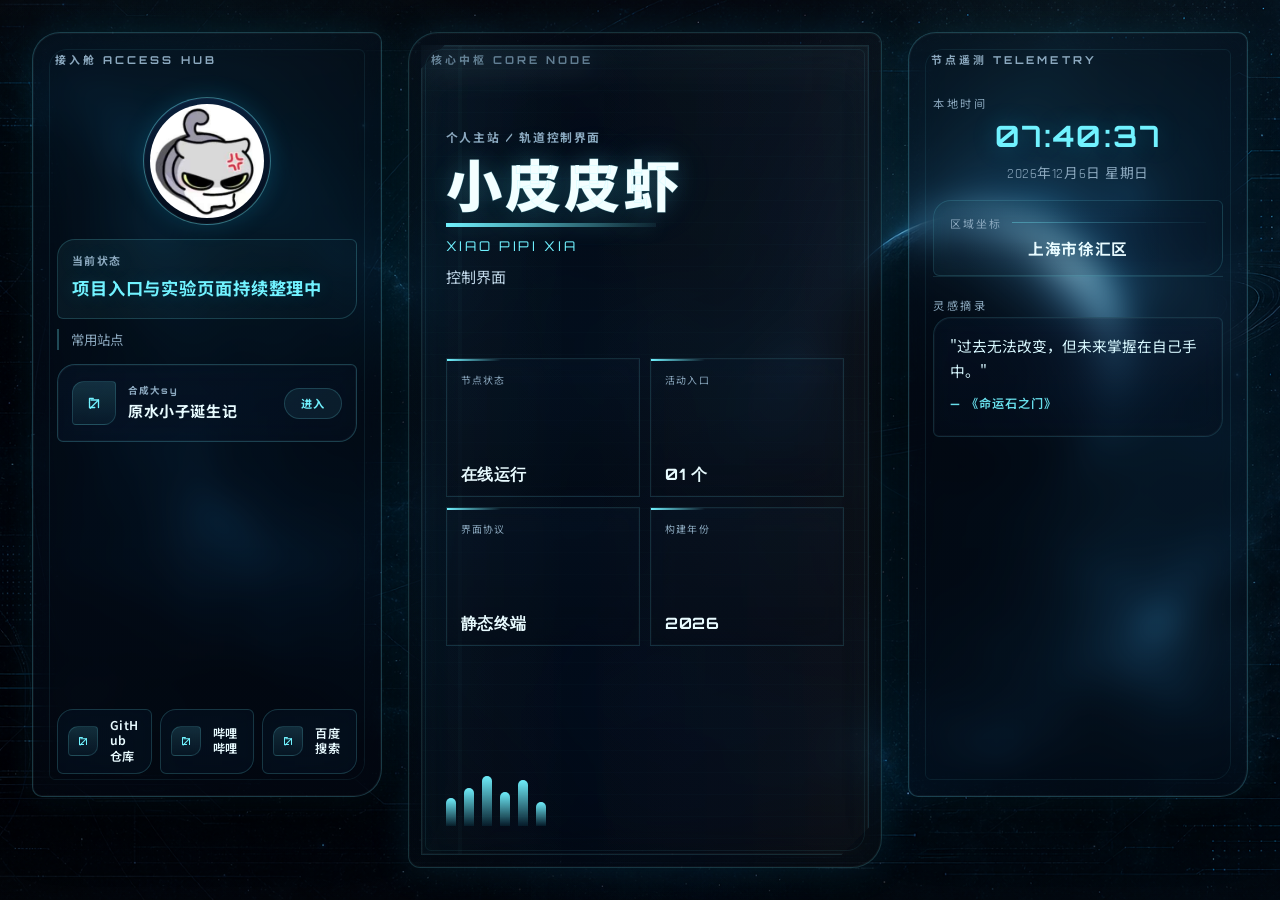
==== commit 764cad57: "1" ====
--- a/index.html
+++ b/index.html
@@ -985,8 +985,8 @@
             --bg-0: #020611;
             --bg-1: #061225;
             --bg-2: #0a1c33;
-            --panel-0: rgba(6, 16, 32, 0.94);
-            --panel-1: rgba(10, 28, 52, 0.94);
+            --panel-0: rgba(6, 16, 32, 0.28);
+            --panel-1: rgba(10, 28, 52, 0.2);
             --panel-edge: rgba(110, 242, 255, 0.22);
             --panel-inner: rgba(255, 255, 255, 0.04);
             --text-main: #e8fbff;
@@ -1005,10 +1005,11 @@
             overflow-x: hidden;
             overflow-y: auto;
             background:
-                radial-gradient(circle at 18% 18%, rgba(29, 207, 255, 0.20), transparent 26%),
-                radial-gradient(circle at 82% 12%, rgba(113, 242, 255, 0.16), transparent 20%),
-                radial-gradient(circle at 50% 78%, rgba(23, 105, 255, 0.18), transparent 30%),
-                linear-gradient(135deg, var(--bg-0) 0%, var(--bg-1) 42%, var(--bg-2) 100%);
+                radial-gradient(circle at 18% 18%, rgba(29, 207, 255, 0.08), transparent 24%),
+                radial-gradient(circle at 82% 12%, rgba(113, 242, 255, 0.06), transparent 18%),
+                radial-gradient(circle at 50% 78%, rgba(23, 105, 255, 0.07), transparent 26%),
+                url('images/bg1.png') center / cover no-repeat fixed;
+            background-color: var(--bg-0);
         }
 
         body::before,
@@ -1024,14 +1025,13 @@
                 linear-gradient(rgba(113, 242, 255, 0.07) 1px, transparent 1px),
                 linear-gradient(90deg, rgba(113, 242, 255, 0.07) 1px, transparent 1px);
             background-size: 78px 78px;
-            opacity: 0.18;
+            opacity: 0.1;
             mask-image: radial-gradient(circle at center, black 35%, transparent 90%);
         }
 
         body::after {
             background:
-                radial-gradient(circle at center, transparent 0 38%, rgba(0, 0, 0, 0.38) 78%),
-                linear-gradient(180deg, rgba(255, 255, 255, 0.03), transparent 18%, transparent 82%, rgba(113, 242, 255, 0.04));
+                linear-gradient(180deg, rgba(255, 255, 255, 0.02), transparent 18%, transparent 82%, rgba(113, 242, 255, 0.015));
         }
 
         .floating-emoji,
@@ -1062,6 +1062,7 @@
                 0 0 32px rgba(29, 207, 255, 0.10),
                 inset 0 0 0 1px var(--panel-inner);
             color: var(--text-main);
+            backdrop-filter: blur(18px) saturate(1.08);
         }
 
         .container::before,
@@ -1122,8 +1123,8 @@
             padding: 24px;
             border-radius: 30px 12px 30px 12px;
             background:
-                linear-gradient(160deg, rgba(8, 26, 47, 0.94), rgba(4, 10, 21, 0.98)),
-                linear-gradient(90deg, rgba(113, 242, 255, 0.03), transparent 36%, rgba(255, 184, 107, 0.04) 100%);
+                linear-gradient(160deg, rgba(8, 26, 47, 0.22), rgba(4, 10, 21, 0.28)),
+                linear-gradient(90deg, rgba(113, 242, 255, 0.02), transparent 36%, rgba(255, 184, 107, 0.024) 100%);
             border: 1px solid rgba(113, 242, 255, 0.18);
             box-shadow:
                 0 0 0 1px rgba(255, 255, 255, 0.03) inset,
@@ -1134,6 +1135,7 @@
             overflow: hidden;
             isolation: isolate;
             text-align: left;
+            backdrop-filter: blur(20px) saturate(1.06);
         }
 
         .title-container::before {
@@ -1150,13 +1152,14 @@
             padding: clamp(34px, 4vw, 48px);
             clip-path: polygon(0 24px, 24px 0, 100% 0, 100% calc(100% - 28px), calc(100% - 28px) 100%, 0 100%);
             background:
-                linear-gradient(180deg, rgba(7, 18, 34, 0.82), rgba(4, 10, 20, 0.92)),
-                linear-gradient(90deg, rgba(113, 242, 255, 0.04), transparent 34%, rgba(255, 184, 107, 0.04) 100%);
+                linear-gradient(180deg, rgba(7, 18, 34, 0.16), rgba(4, 10, 20, 0.22)),
+                linear-gradient(90deg, rgba(113, 242, 255, 0.024), transparent 34%, rgba(255, 184, 107, 0.024) 100%);
             border: 1px solid rgba(113, 242, 255, 0.12);
             box-shadow:
                 inset 0 0 0 1px rgba(255, 255, 255, 0.03),
                 inset 0 24px 40px rgba(113, 242, 255, 0.03);
             overflow: hidden;
+            backdrop-filter: blur(16px);
         }
 
         .title-shell > * {
@@ -1305,8 +1308,9 @@
             min-height: 110px;
             padding: 18px 18px 16px;
             border: 1px solid rgba(113, 242, 255, 0.14);
-            background: linear-gradient(180deg, rgba(9, 25, 44, 0.96), rgba(4, 11, 22, 0.96));
+            background: linear-gradient(180deg, rgba(9, 25, 44, 0.32), rgba(4, 11, 22, 0.4));
             box-shadow: inset 0 0 0 1px rgba(255, 255, 255, 0.02);
+            backdrop-filter: blur(14px);
         }
 
         .title-meta-card::before {
@@ -1437,7 +1441,7 @@
             margin-bottom: 22px;
             border-radius: 18px 6px 18px 6px;
             border: 1px solid rgba(113, 242, 255, 0.18);
-            background: linear-gradient(90deg, rgba(113, 242, 255, 0.10), rgba(113, 242, 255, 0.02));
+            background: linear-gradient(90deg, rgba(113, 242, 255, 0.06), rgba(113, 242, 255, 0.015));
             color: var(--accent);
             font-family: 'Rajdhani', 'Noto Sans SC', sans-serif;
             font-size: 1.08rem;
@@ -1479,13 +1483,14 @@
             padding: 16px 18px;
             border-radius: 18px 6px 18px 6px;
             border: 1px solid rgba(113, 242, 255, 0.22);
-            background: linear-gradient(135deg, rgba(10, 29, 53, 0.96), rgba(5, 15, 31, 0.98));
+            background: linear-gradient(135deg, rgba(10, 29, 53, 0.28), rgba(5, 15, 31, 0.38));
             box-shadow: inset 0 0 0 1px rgba(255, 255, 255, 0.03);
             color: var(--text-main);
             font-family: 'Rajdhani', 'Noto Sans SC', sans-serif;
             font-size: 1.03rem;
             font-weight: 700;
             letter-spacing: 0.06em;
+            backdrop-filter: blur(14px);
         }
 
         .link-item::before {
@@ -1516,7 +1521,7 @@
         .link-item:nth-child(4),
         .link-item:nth-child(5),
         .link-item:nth-child(6) {
-            background: linear-gradient(135deg, rgba(10, 29, 53, 0.96), rgba(5, 15, 31, 0.98));
+            background: linear-gradient(135deg, rgba(10, 29, 53, 0.28), rgba(5, 15, 31, 0.38));
         }
 
         .link-icon {
@@ -1590,18 +1595,19 @@
             padding: 8px 14px 8px 10px;
             border-radius: 999px 14px 999px 14px;
             border: 1px solid rgba(113, 242, 255, 0.18);
-            background: rgba(10, 29, 53, 0.74);
+            background: rgba(10, 29, 53, 0.24);
             color: var(--text-main);
             text-shadow: none;
             font-family: 'Orbitron', 'Noto Sans SC', sans-serif;
             font-size: 0.74rem;
             letter-spacing: 0.16em;
             text-transform: uppercase;
+            backdrop-filter: blur(12px);
         }
 
         .external-link:hover {
             transform: translateY(-2px);
-            background: rgba(13, 38, 66, 0.92);
+            background: rgba(13, 38, 66, 0.34);
             border-color: rgba(113, 242, 255, 0.34);
             box-shadow: 0 0 18px rgba(29, 207, 255, 0.12);
         }
@@ -1677,7 +1683,8 @@
             padding: 16px 18px;
             border-radius: 18px 6px 18px 6px;
             border: 1px solid rgba(113, 242, 255, 0.14);
-            background: linear-gradient(90deg, rgba(113, 242, 255, 0.08), transparent 80%);
+            background: linear-gradient(90deg, rgba(113, 242, 255, 0.04), rgba(113, 242, 255, 0.01) 48%, transparent 84%);
+            backdrop-filter: blur(12px);
         }
 
         .location-text {
@@ -1700,12 +1707,13 @@
             padding: 22px;
             border-radius: 18px 6px 18px 6px;
             border: 1px solid rgba(113, 242, 255, 0.14);
-            background: linear-gradient(180deg, rgba(8, 24, 45, 0.96), rgba(4, 13, 27, 0.96));
+            background: linear-gradient(180deg, rgba(8, 24, 45, 0.28), rgba(4, 13, 27, 0.38));
             color: #d8f8ff;
             box-shadow: inset 0 0 0 1px rgba(255, 255, 255, 0.03);
             text-align: left;
             line-height: 1.85;
             font-family: 'Noto Sans SC', sans-serif;
+            backdrop-filter: blur(14px);
         }
 
         .quote-item .quote-text {
@@ -1862,6 +1870,454 @@
             }
         }
     </style>
+    <style id="sci-fi-zh-tuning">
+        .main-wrapper {
+            grid-template-columns: minmax(280px, 350px) minmax(0, 1fr) minmax(280px, 340px);
+            width: min(100%, 1400px);
+            gap: clamp(16px, 2vw, 26px);
+            align-items: stretch;
+        }
+
+        .main-wrapper > * {
+            min-width: 0;
+        }
+
+        .container,
+        .info-panel,
+        .title-container,
+        .title-shell,
+        .title-copy,
+        .title-meta-card,
+        .link-item,
+        .link-copy,
+        .external-link,
+        .location-section,
+        .quote-item {
+            min-width: 0;
+        }
+
+        .container::before {
+            content: '接入舱 ACCESS HUB';
+        }
+
+        .info-panel::before {
+            content: '节点遥测 TELEMETRY';
+        }
+
+        .title-container::before {
+            content: '核心中枢 CORE NODE';
+        }
+
+        .container,
+        .info-panel {
+            backdrop-filter: blur(16px);
+        }
+
+        .container {
+            padding: 64px 24px 22px;
+        }
+
+        .info-panel {
+            padding: 62px 24px 22px;
+        }
+
+        .title-container {
+            padding: 12px;
+        }
+
+        .title-shell {
+            grid-template-rows: auto auto auto;
+            gap: 14px;
+            padding: 28px 24px;
+        }
+
+        .title-hud {
+            display: none;
+        }
+
+        .hud-chip {
+            min-height: auto;
+            max-width: 100%;
+            padding: 9px 14px;
+            line-height: 1.4;
+            letter-spacing: 0.16em;
+            text-transform: none;
+            white-space: normal;
+            overflow-wrap: anywhere;
+        }
+
+        .title-kicker,
+        .title-roman,
+        .title-footer-note,
+        .meta-label,
+        .link-kicker,
+        .link-label,
+        .date-display,
+        .location-text,
+        .subtitle,
+        .title-description {
+            white-space: normal;
+            overflow-wrap: anywhere;
+            word-break: break-word;
+        }
+
+        .title-copy {
+            gap: 10px;
+        }
+
+        .title-kicker {
+            font-size: 0.74rem;
+            letter-spacing: 0.14em;
+            line-height: 1.6;
+            text-transform: none;
+        }
+
+        .title-wordmark {
+            max-width: 100%;
+            font-size: clamp(2.7rem, 4.4vw, 4.3rem);
+            line-height: 0.98;
+            letter-spacing: 0.06em;
+            margin-bottom: 4px;
+            white-space: normal;
+            overflow-wrap: anywhere;
+            word-break: break-word;
+            text-wrap: balance;
+        }
+
+        .title-roman {
+            font-size: clamp(0.84rem, 1.05vw, 0.98rem);
+            letter-spacing: 0.2em;
+            margin-top: 10px;
+        }
+
+        .title-description {
+            max-width: 100%;
+            font-size: 0.94rem;
+            line-height: 1.7;
+        }
+
+        .title-meta-grid {
+            grid-template-columns: repeat(2, minmax(0, 1fr));
+            gap: 10px;
+        }
+
+        .title-meta-card {
+            min-height: 84px;
+            padding: 14px 14px 12px;
+            display: flex;
+            flex-direction: column;
+            justify-content: space-between;
+        }
+
+        .meta-label {
+            margin-bottom: 8px;
+            font-size: 0.62rem;
+            letter-spacing: 0.12em;
+            line-height: 1.45;
+            text-transform: none;
+        }
+
+        .title-meta-card strong {
+            font-size: clamp(0.98rem, 1.18vw, 1.16rem);
+            letter-spacing: 0.04em;
+            line-height: 1.3;
+            white-space: normal;
+            overflow-wrap: anywhere;
+            word-break: break-word;
+        }
+
+        .title-footer {
+            padding-top: 0;
+            border-top: 0;
+            justify-content: flex-start;
+            align-items: flex-end;
+        }
+
+        .subtitle {
+            margin-bottom: 12px;
+            padding: 12px 14px;
+            text-align: left;
+            letter-spacing: 0.05em;
+            text-transform: none;
+        }
+
+        .subtitle::before {
+            content: '当前状态';
+            margin-bottom: 6px;
+            letter-spacing: 0.12em;
+        }
+
+        .panel-caption {
+            margin: -2px 0 14px;
+            padding-left: 12px;
+            border-left: 2px solid rgba(113, 242, 255, 0.28);
+            color: var(--text-soft);
+            font-family: 'Noto Sans SC', sans-serif;
+            font-size: 0.84rem;
+            line-height: 1.6;
+            text-align: left;
+        }
+
+        .links {
+            gap: 10px;
+        }
+
+        .link-item {
+            grid-template-columns: 44px minmax(0, 1fr) auto;
+            min-height: 78px;
+            padding: 12px 14px;
+            gap: 12px;
+            letter-spacing: 0.04em;
+        }
+
+        .link-copy {
+            gap: 5px;
+        }
+
+        .link-kicker {
+            font-size: 0.6rem;
+            letter-spacing: 0.12em;
+            line-height: 1.4;
+            text-transform: none;
+        }
+
+        .link-text {
+            color: var(--text-main);
+            font-size: 0.94rem;
+            line-height: 1.4;
+            letter-spacing: 0.04em;
+            overflow-wrap: anywhere;
+            word-break: break-word;
+        }
+
+        .link-arrow {
+            display: inline-flex;
+            align-items: center;
+            justify-content: center;
+            min-width: 58px;
+            padding: 8px 10px;
+            border: 1px solid rgba(113, 242, 255, 0.18);
+            border-radius: 999px;
+            background: rgba(113, 242, 255, 0.07);
+            color: var(--accent);
+            font-family: 'Noto Sans SC', sans-serif;
+            font-size: 0.7rem;
+            letter-spacing: 0.1em;
+            white-space: normal;
+            line-height: 1.15;
+            text-align: center;
+        }
+
+        .links-container {
+            display: grid;
+            grid-template-columns: repeat(3, minmax(0, 1fr));
+            gap: 8px;
+            align-items: stretch;
+        }
+
+        .external-link {
+            width: 100%;
+            min-width: 0;
+            grid-template-columns: 34px minmax(0, 1fr);
+            min-height: 42px;
+            padding: 8px 10px 8px 10px;
+            border-radius: 16px 6px 16px 6px;
+            font-family: 'Noto Sans SC', sans-serif;
+            font-size: 0.76rem;
+            letter-spacing: 0.04em;
+            text-transform: none;
+        }
+
+        .link-label {
+            line-height: 1.3;
+            text-align: left;
+        }
+
+        .logo {
+            width: 128px;
+            height: 128px;
+            margin-bottom: 14px;
+        }
+
+        .link-icon {
+            width: 44px;
+            height: 44px;
+        }
+
+        .link-icon-svg {
+            width: 18px;
+            height: 18px;
+        }
+
+        .external-link .link-icon {
+            width: 30px;
+            height: 30px;
+        }
+
+        .external-link .link-icon-svg {
+            width: 14px;
+            height: 14px;
+        }
+
+        .time-display {
+            font-size: clamp(1.74rem, 2.3vw, 2.56rem);
+            letter-spacing: 0.08em;
+        }
+
+        .date-display {
+            font-size: 0.86rem;
+            line-height: 1.5;
+            letter-spacing: 0.04em;
+            text-transform: none;
+        }
+
+        .info-top::before {
+            content: '本地时间';
+        }
+
+        .info-bottom::before {
+            content: '灵感摘录';
+        }
+
+        .location-section {
+            display: grid;
+            gap: 8px;
+            margin-top: 14px;
+            padding: 14px 16px;
+        }
+
+        .location-decoration {
+            display: flex;
+            align-items: center;
+            gap: 10px;
+            color: var(--text-soft);
+        }
+
+        .location-decoration::before {
+            content: '区域坐标';
+            font-family: 'Orbitron', 'Noto Sans SC', sans-serif;
+            font-size: 0.68rem;
+            letter-spacing: 0.18em;
+        }
+
+        .location-decoration::after {
+            content: '';
+            flex: 1;
+            height: 1px;
+            background: linear-gradient(90deg, rgba(113, 242, 255, 0.35), rgba(113, 242, 255, 0.04));
+        }
+
+        .location-text {
+            font-size: 0.98rem;
+            font-weight: 700;
+            letter-spacing: 0.04em;
+            line-height: 1.45;
+        }
+
+        .quote-item,
+        .welcome-message {
+            min-height: 120px;
+            padding: 16px;
+            display: grid;
+            align-content: start;
+            gap: 10px;
+        }
+
+        .quote-item .quote-text {
+            white-space: pre-line;
+            word-break: break-word;
+            overflow-wrap: anywhere;
+            font-style: normal;
+            margin-bottom: 0;
+            font-size: 0.92rem;
+            line-height: 1.65;
+        }
+
+        .quote-item .quote-source {
+            font-size: 0.76rem;
+            letter-spacing: 0.08em;
+            text-transform: none;
+            text-align: left;
+        }
+
+        .info-top,
+        .info-bottom {
+            padding-top: 12px;
+        }
+
+        .info-bottom {
+            padding-top: 20px;
+        }
+
+        @media (max-width: 1200px) {
+            .main-wrapper {
+                grid-template-columns: 1fr;
+            }
+
+            .title-meta-grid {
+                grid-template-columns: repeat(2, minmax(0, 1fr));
+            }
+        }
+
+        @media (max-width: 768px) {
+            .container,
+            .info-panel {
+                padding: 56px 18px 18px;
+            }
+
+            .title-shell {
+                padding: 24px 18px;
+            }
+
+            .hud-line {
+                display: none;
+            }
+
+            .hud-chip {
+                flex: 1 1 120px;
+                justify-content: center;
+            }
+
+            .title-wordmark {
+                font-size: clamp(2.2rem, 13vw, 3.4rem);
+                letter-spacing: 0.06em;
+            }
+
+            .title-meta-grid {
+                grid-template-columns: 1fr;
+            }
+
+            .link-item {
+                grid-template-columns: 44px minmax(0, 1fr);
+                align-items: start;
+            }
+
+            .link-arrow {
+                grid-column: 1 / -1;
+                justify-self: stretch;
+                min-width: 0;
+                width: 100%;
+                margin-top: 2px;
+            }
+
+            .links-container {
+                grid-template-columns: 1fr;
+            }
+
+            .external-link {
+                font-size: 0.9rem;
+            }
+
+            .time-display {
+                font-size: 1.82rem;
+                letter-spacing: 0.08em;
+            }
+
+            .location-text {
+                font-size: 1rem;
+            }
+        }
+    </style>
 </head>
 <body>
     <div class="main-wrapper">
@@ -1869,25 +2325,26 @@
         <div class="container">
             <img src="images/1.jpg" alt="Logo" class="logo" id="mainLogo">
 
-            <p class="subtitle" id="subtitleText">欢迎来到小皮皮虾的小天地</p>
+            <p class="subtitle" id="subtitleText">欢迎进入小皮皮虾的控制台</p>
+            <p class="panel-caption">常用站点</p>
 
             <!-- 按钮容器（动态生成） -->
             <div class="links"></div>
-            <p class="empty-tip">暂无项目按钮</p>
+            <p class="empty-tip">暂时还没有可用入口</p>
 
             <!-- 外部链接按钮 -->
             <div class="links-container">
                 <a href="https://github.com" target="_blank" rel="noreferrer" class="external-link">
                     <span class="link-icon" aria-hidden="true"></span>
-                    <span class="link-label">GitHub</span>
+                    <span class="link-label">GitHub 仓库</span>
                 </a>
                 <a href="https://www.bilibili.com" target="_blank" rel="noreferrer" class="external-link">
                     <span class="link-icon" aria-hidden="true"></span>
-                    <span class="link-label">Bilibili</span>
+                    <span class="link-label">哔哩哔哩</span>
                 </a>
                 <a href="https://www.baidu.com" target="_blank" rel="noreferrer" class="external-link">
                     <span class="link-icon" aria-hidden="true"></span>
-                    <span class="link-label">Baidu</span>
+                    <span class="link-label">百度搜索</span>
                 </a>
             </div>
         </div>
@@ -1895,29 +2352,27 @@
         <!-- 中间大标题 -->
         <div class="title-container">
             <div class="title-shell">
-                <div class="title-hud">
-                    <span class="hud-chip">SECTOR-09</span>
-                    <span class="hud-line" aria-hidden="true"></span>
-                    <span class="hud-chip hud-chip--live">LINK CORE</span>
-                    <span class="hud-chip hud-chip--warn">HARD-SCI-FI</span>
-                </div>
                 <div class="title-copy">
-                    <p class="title-kicker">PERSONAL PORTAL / ORBITAL CONTROL INTERFACE</p>
+                    <p class="title-kicker">个人主站 / 轨道控制界面</p>
                     <h1 class="title-wordmark">小皮皮虾</h1>
                     <p class="title-roman">XIAO PIPI XIA</p>
-                    <p class="title-description">把个人项目、实验页面和跳转入口收束成一块更干净、更硬核的科幻控制终端，保留氛围感，同时把高开销的粒子动画全部移除。</p>
+                    <p class="title-description">控制界面</p>
                 </div>
                 <div class="title-meta-grid">
                     <div class="title-meta-card">
-                        <span class="meta-label">NODE STATUS</span>
-                        <strong>ONLINE</strong>
+                        <span class="meta-label">节点状态</span>
+                        <strong>在线运行</strong>
                     </div>
                     <div class="title-meta-card">
-                        <span class="meta-label">ACTIVE ROUTES</span>
-                        <strong id="titleRouteCount">01</strong>
+                        <span class="meta-label">活动入口</span>
+                        <strong><span id="titleRouteCount">01</span> 个</strong>
                     </div>
                     <div class="title-meta-card">
-                        <span class="meta-label">BUILD YEAR</span>
+                        <span class="meta-label">界面协议</span>
+                        <strong>静态终端</strong>
+                    </div>
+                    <div class="title-meta-card">
+                        <span class="meta-label">构建年份</span>
                         <strong id="titleBuildYear">2026</strong>
                     </div>
                 </div>
@@ -1930,7 +2385,6 @@
                         <span class="spectrum-bar"></span>
                         <span class="spectrum-bar"></span>
                     </div>
-                    <p class="title-footer-note">LOW LATENCY VISUALS / STATIC CORE / READY FOR SITE TRANSFER</p>
                 </div>
             </div>
         </div>
@@ -1942,7 +2396,7 @@
                 <div class="date-display" id="dateDisplay">2025年1月1日 星期一</div>
                 <div class="location-section">
                     <div class="location-decoration"></div>
-                    <div class="location-text">上海市徐汇区</div>
+                    <div class="location-text">上海市徐汇区 </div>
                 </div>
             </div>
             <div class="info-bottom">
@@ -1956,7 +2410,7 @@
     <script>
         // 动态生成按钮的配置
         const buttonConfig = [
-            { href: 'build_sy/', kicker: 'GAME ARCHIVE', text: '原水小子诞生记' },
+            { href: 'build_sy/', kicker: '合成大sy', text: '原水小子诞生记' },
             // { href: 'Web/005/refresh.html', kicker: 'WEB EXPERIMENT', text: '原水小子' },
             // { href: 'Web/007', kicker: 'PERSONAL NODE', text: 'jx宝宝' },
             // { href: 'Web/008', kicker: 'PERSONAL NODE', text: 'gjy宝宝' },
@@ -1998,14 +2452,14 @@
                 const link = document.createElement('a');
                 link.href = button.href;
                 link.className = 'link-item';
-                link.setAttribute('aria-label', `${button.text} 页面入口`);
+                link.setAttribute('aria-label', `进入${button.text}`);
                 link.innerHTML = `
                     <span class="link-icon" aria-hidden="true">${outboundIconMarkup}</span>
                     <span class="link-copy">
-                        <span class="link-kicker">${button.kicker || `NODE-${String(index + 1).padStart(2, '0')}`}</span>
+                        <span class="link-kicker">${button.kicker || `节点-${String(index + 1).padStart(2, '0')}`}</span>
                         <span class="link-text">${button.text}</span>
                     </span>
-                    <span class="link-arrow" aria-hidden="true">ENTER</span>
+                    <span class="link-arrow" aria-hidden="true">进入</span>
                 `;
                 linksContainer.appendChild(link);
             });
@@ -2045,7 +2499,7 @@
         }
         // 缓存控制
         (function() {
-            const CACHE_VERSION = '2026-04-21-v3';
+            const CACHE_VERSION = '2026-04-28-v4';
             const currentVersion = localStorage.getItem('homeCacheVersion');
 
             // 检查版本并清除缓存
@@ -2117,8 +2571,8 @@
 
         // 左侧欢迎语切换
         const subtitleMessages = [
-            "欢迎来到小皮皮虾的小天地",
-            "个人主页正在建设中ing"
+            "欢迎进入小皮皮虾的控制台",
+            "项目入口与实验页面持续整理中"
         ];
         let currentSubtitleIndex = 0;
         const subtitleMessage = document.getElementById('subtitleText');
@@ -2172,8 +2626,7 @@
             quoteDisplay.classList.remove('visible');
 
             setTimeout(() => {
-                // 在逗号处换行
-                const formattedText = quote.text.replace(/，/g, '，\n');
+                const formattedText = quote.text;
                 quoteDisplay.innerHTML = `
                     <div class="quote-text">"${formattedText}"</div>
                     <div class="quote-source">— ${quote.source}</div>
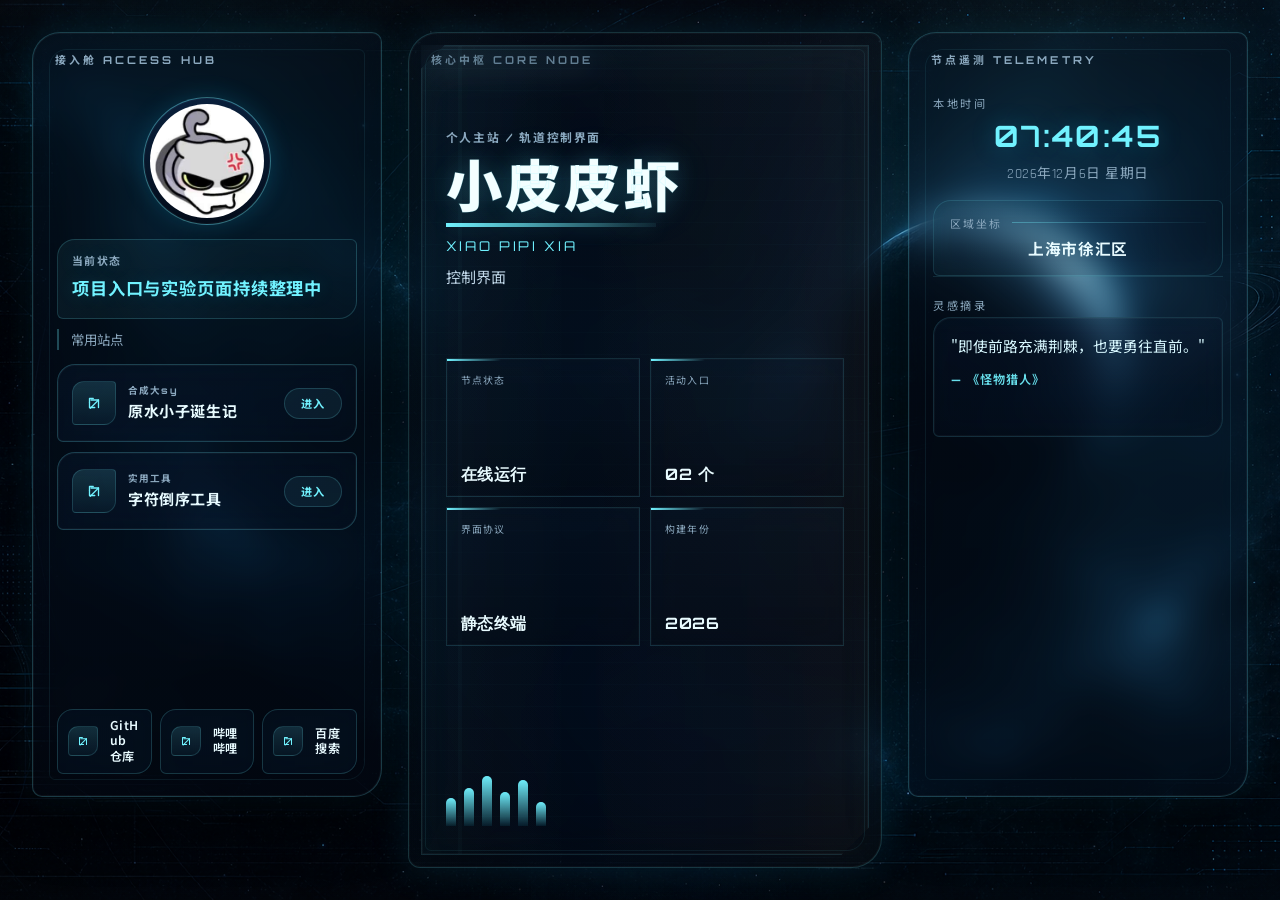
==== commit e8e1dd02: "1" ====
--- a/index.html
+++ b/index.html
@@ -2411,6 +2411,7 @@
         // 动态生成按钮的配置
         const buttonConfig = [
             { href: 'build_sy/', kicker: '合成大sy', text: '原水小子诞生记' },
+            { href: 'tool/', kicker: '实用工具', text: '字符倒序工具' },
             // { href: 'Web/005/refresh.html', kicker: 'WEB EXPERIMENT', text: '原水小子' },
             // { href: 'Web/007', kicker: 'PERSONAL NODE', text: 'jx宝宝' },
             // { href: 'Web/008', kicker: 'PERSONAL NODE', text: 'gjy宝宝' },
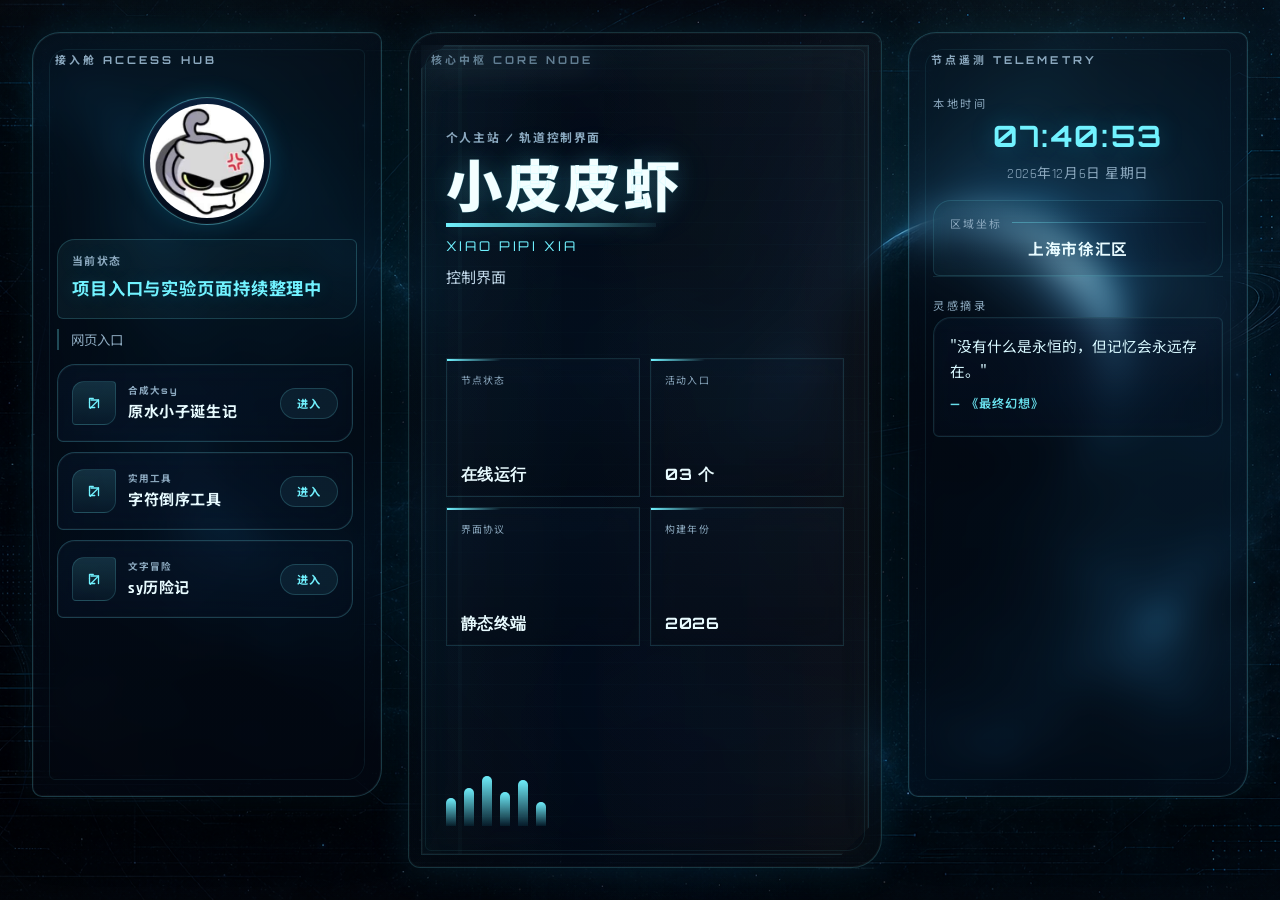
==== commit 0c3b131f: "1" ====
--- a/index.html
+++ b/index.html
@@ -2108,11 +2108,24 @@
             text-align: center;
         }
 
+        .links {
+            display: flex;
+            flex-direction: column;
+            gap: 10px;
+            margin-bottom: 0;
+            max-height: 320px;
+            overflow-y: auto;
+            padding-right: 4px;
+            scrollbar-width: none;
+            -ms-overflow-style: none;
+        }
+
+        .links::-webkit-scrollbar {
+            display: none;
+        }
+
         .links-container {
-            display: grid;
-            grid-template-columns: repeat(3, minmax(0, 1fr));
-            gap: 8px;
-            align-items: stretch;
+            display: none;
         }
 
         .external-link {
@@ -2133,6 +2146,60 @@
             text-align: left;
         }
 
+        .site-link {
+            display: grid;
+            grid-template-columns: 34px minmax(0, 1fr);
+            align-items: center;
+            gap: 10px;
+            width: 100%;
+            min-width: 0;
+            min-height: 64px;
+            padding: 10px 12px 10px 10px;
+            border-radius: 16px 6px 16px 6px;
+            border: 1px solid rgba(113, 242, 255, 0.2);
+            background: linear-gradient(135deg, rgba(10, 29, 53, 0.24), rgba(5, 15, 31, 0.34));
+            color: var(--text-main);
+            text-decoration: none;
+            backdrop-filter: blur(14px);
+            box-shadow: inset 0 0 0 1px rgba(255, 255, 255, 0.03);
+            transition: transform 0.2s ease, border-color 0.2s ease, background 0.2s ease, box-shadow 0.2s ease;
+        }
+
+        .site-link:hover {
+            transform: translateY(-2px);
+            border-color: rgba(113, 242, 255, 0.42);
+            background: linear-gradient(135deg, rgba(10, 29, 53, 0.32), rgba(5, 15, 31, 0.44));
+            box-shadow: 0 12px 24px rgba(0, 0, 0, 0.22);
+        }
+
+        .site-link-copy {
+            min-width: 0;
+            display: flex;
+            flex-direction: row;
+            align-items: center;
+            gap: 10px;
+            text-align: left;
+        }
+
+        .site-link-kicker {
+            color: var(--text-soft);
+            font-family: "Orbitron", "Noto Sans SC", sans-serif;
+            font-size: 0.58rem;
+            line-height: 1.2;
+            letter-spacing: 0.12em;
+            white-space: nowrap;
+        }
+
+        .site-link-text {
+            color: var(--text-main);
+            font-family: "Noto Sans SC", sans-serif;
+            font-size: 0.86rem;
+            line-height: 1.25;
+            letter-spacing: 0.03em;
+            overflow-wrap: anywhere;
+            word-break: break-word;
+        }
+
         .logo {
             width: 128px;
             height: 128px;
@@ -2326,27 +2393,10 @@
             <img src="images/1.jpg" alt="Logo" class="logo" id="mainLogo">
 
             <p class="subtitle" id="subtitleText">欢迎进入小皮皮虾的控制台</p>
-            <p class="panel-caption">常用站点</p>
-
-            <!-- 按钮容器（动态生成） -->
+            <p class="panel-caption">网页入口</p>
+
             <div class="links"></div>
             <p class="empty-tip">暂时还没有可用入口</p>
-
-            <!-- 外部链接按钮 -->
-            <div class="links-container">
-                <a href="https://github.com" target="_blank" rel="noreferrer" class="external-link">
-                    <span class="link-icon" aria-hidden="true"></span>
-                    <span class="link-label">GitHub 仓库</span>
-                </a>
-                <a href="https://www.bilibili.com" target="_blank" rel="noreferrer" class="external-link">
-                    <span class="link-icon" aria-hidden="true"></span>
-                    <span class="link-label">哔哩哔哩</span>
-                </a>
-                <a href="https://www.baidu.com" target="_blank" rel="noreferrer" class="external-link">
-                    <span class="link-icon" aria-hidden="true"></span>
-                    <span class="link-label">百度搜索</span>
-                </a>
-            </div>
         </div>
 
         <!-- 中间大标题 -->
@@ -2412,6 +2462,7 @@
         const buttonConfig = [
             { href: 'build_sy/', kicker: '合成大sy', text: '原水小子诞生记' },
             { href: 'tool/', kicker: '实用工具', text: '字符倒序工具' },
+            { href: 'cipher_game/', kicker: '文字冒险', text: 'sy历险记' },
             // { href: 'Web/005/refresh.html', kicker: 'WEB EXPERIMENT', text: '原水小子' },
             // { href: 'Web/007', kicker: 'PERSONAL NODE', text: 'jx宝宝' },
             // { href: 'Web/008', kicker: 'PERSONAL NODE', text: 'gjy宝宝' },
@@ -2426,12 +2477,6 @@
                 <path d="M13 18H6v-7"></path>
             </svg>
         `;
-
-        function hydrateExternalLinkIcons() {
-            document.querySelectorAll('.external-link .link-icon').forEach((iconNode) => {
-                iconNode.innerHTML = outboundIconMarkup;
-            });
-        }
 
         function generateButtons() {
             const linksContainer = document.querySelector('.links');
@@ -2480,7 +2525,6 @@
         }
 
         function initializeHome() {
-            hydrateExternalLinkIcons();
             generateButtons();
             syncTitleTelemetry();
 
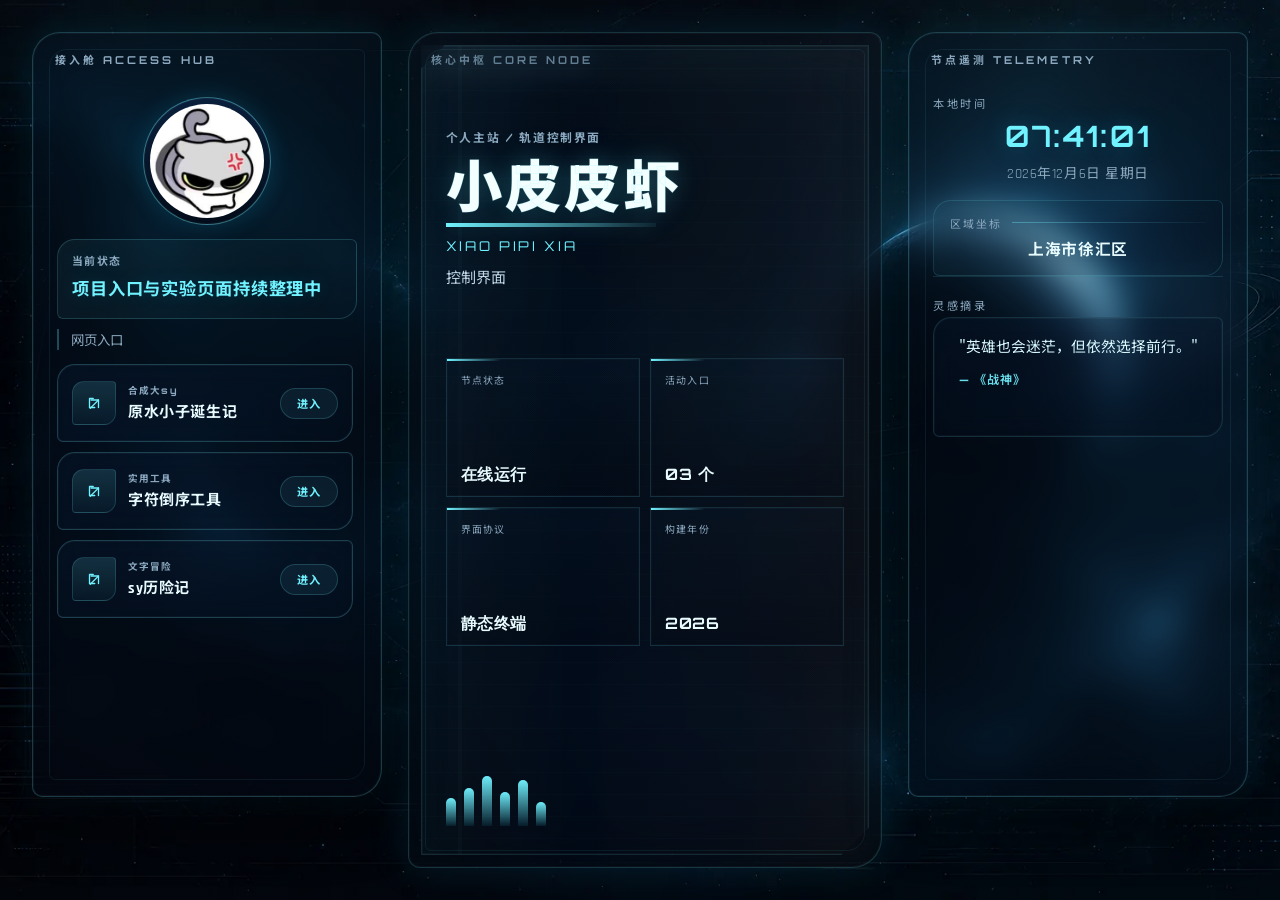
==== commit 48014835: "1" ====
--- a/index.html
+++ b/index.html
@@ -982,6 +982,7 @@
     <style id="sci-fi-overrides">
         :root {
             --page-pad: clamp(18px, 2.5vw, 38px);
+            --page-bg-image: url('images/bg1.webp');
             --bg-0: #020611;
             --bg-1: #061225;
             --bg-2: #0a1c33;
@@ -1008,8 +1009,14 @@
                 radial-gradient(circle at 18% 18%, rgba(29, 207, 255, 0.08), transparent 24%),
                 radial-gradient(circle at 82% 12%, rgba(113, 242, 255, 0.06), transparent 18%),
                 radial-gradient(circle at 50% 78%, rgba(23, 105, 255, 0.07), transparent 26%),
-                url('images/bg1.png') center / cover no-repeat fixed;
+                var(--page-bg-image) center / cover no-repeat;
             background-color: var(--bg-0);
+        }
+
+        @media (max-width: 768px) {
+            :root {
+                --page-bg-image: url('images/bg1-mobile.webp');
+            }
         }
 
         body::before,
